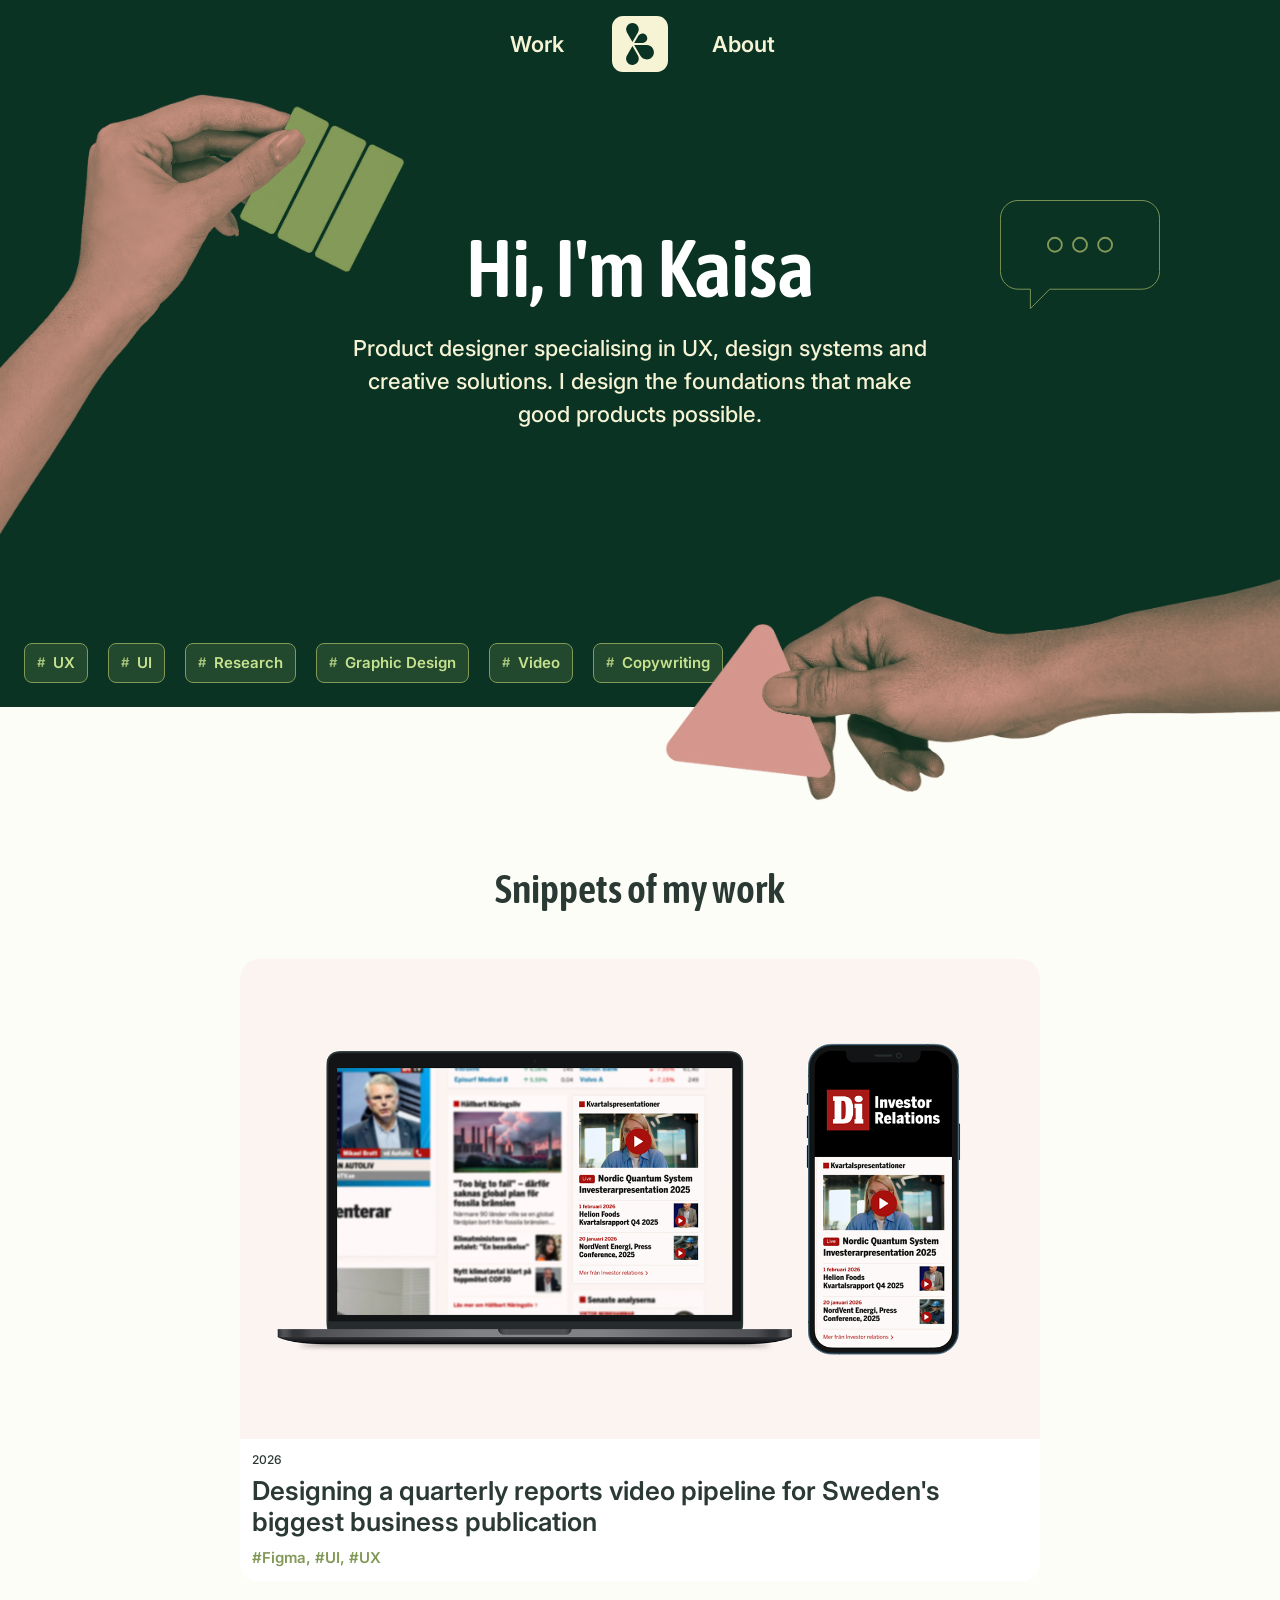
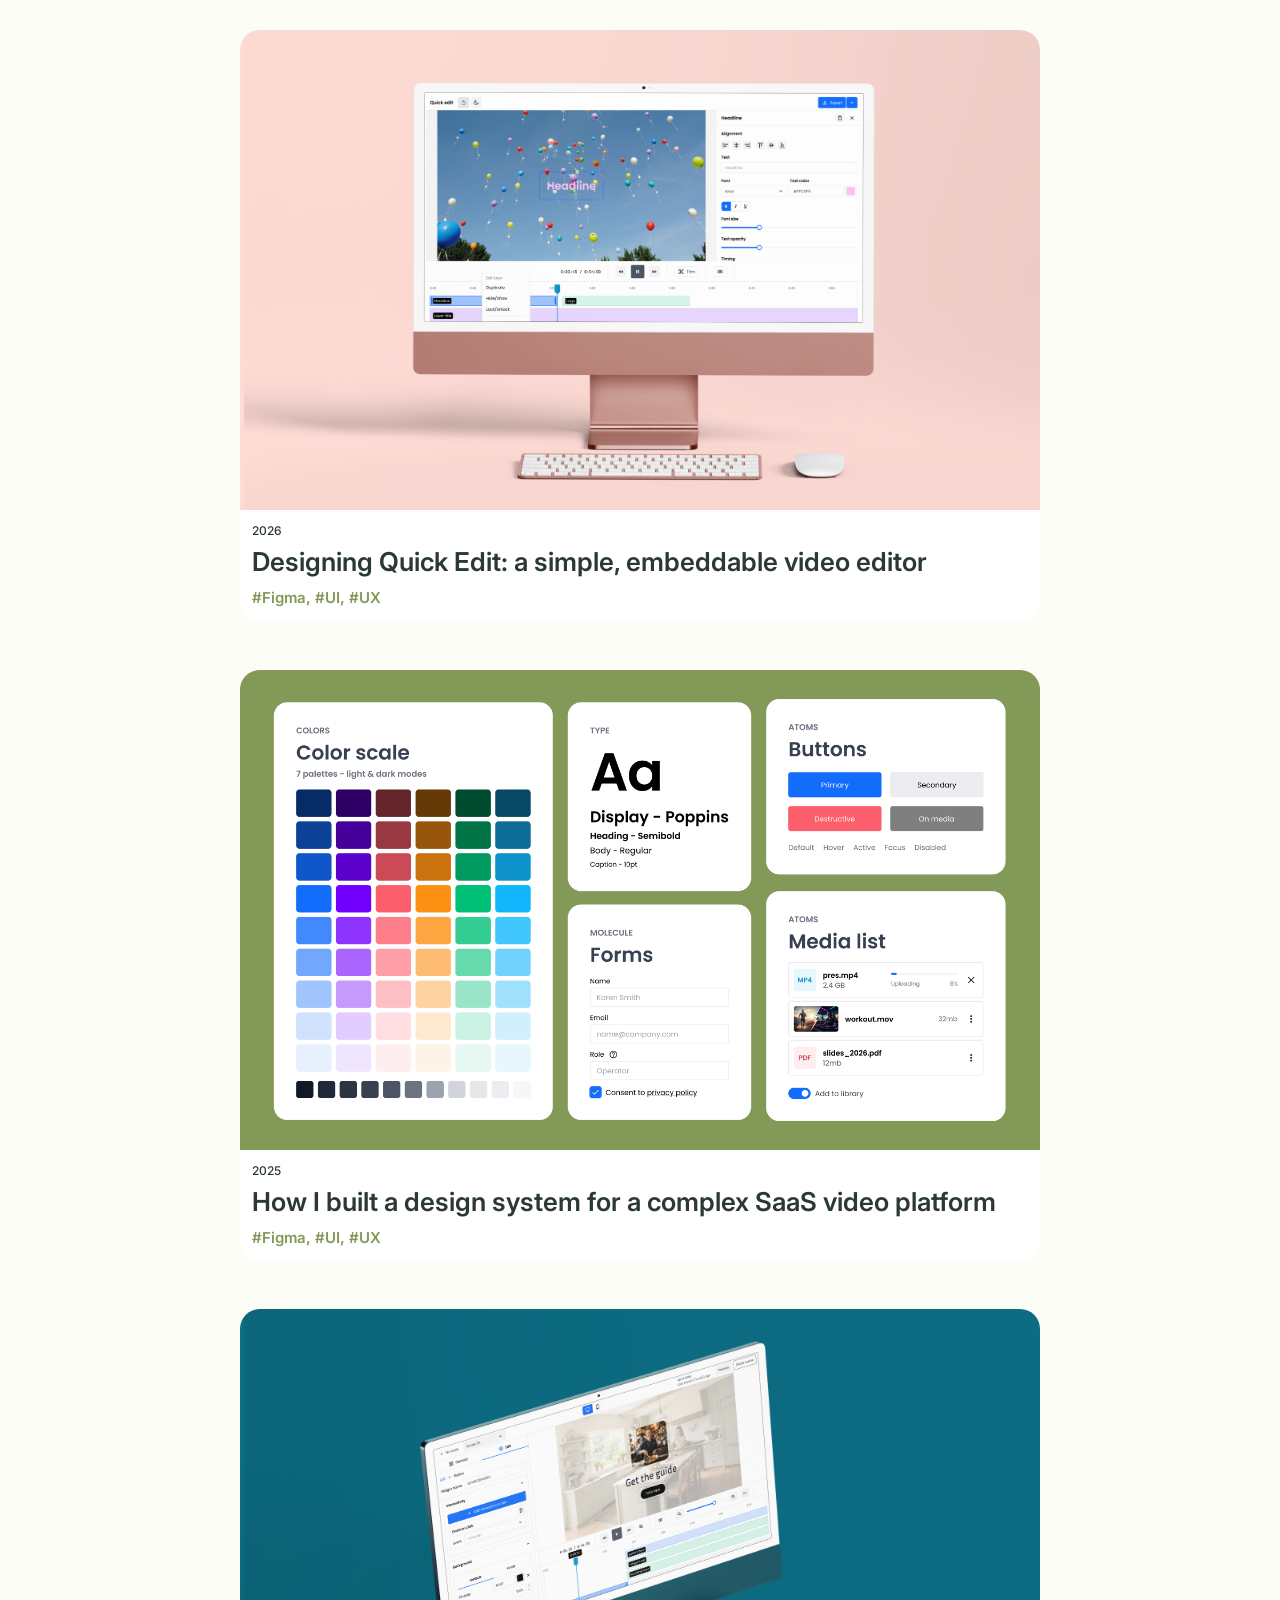
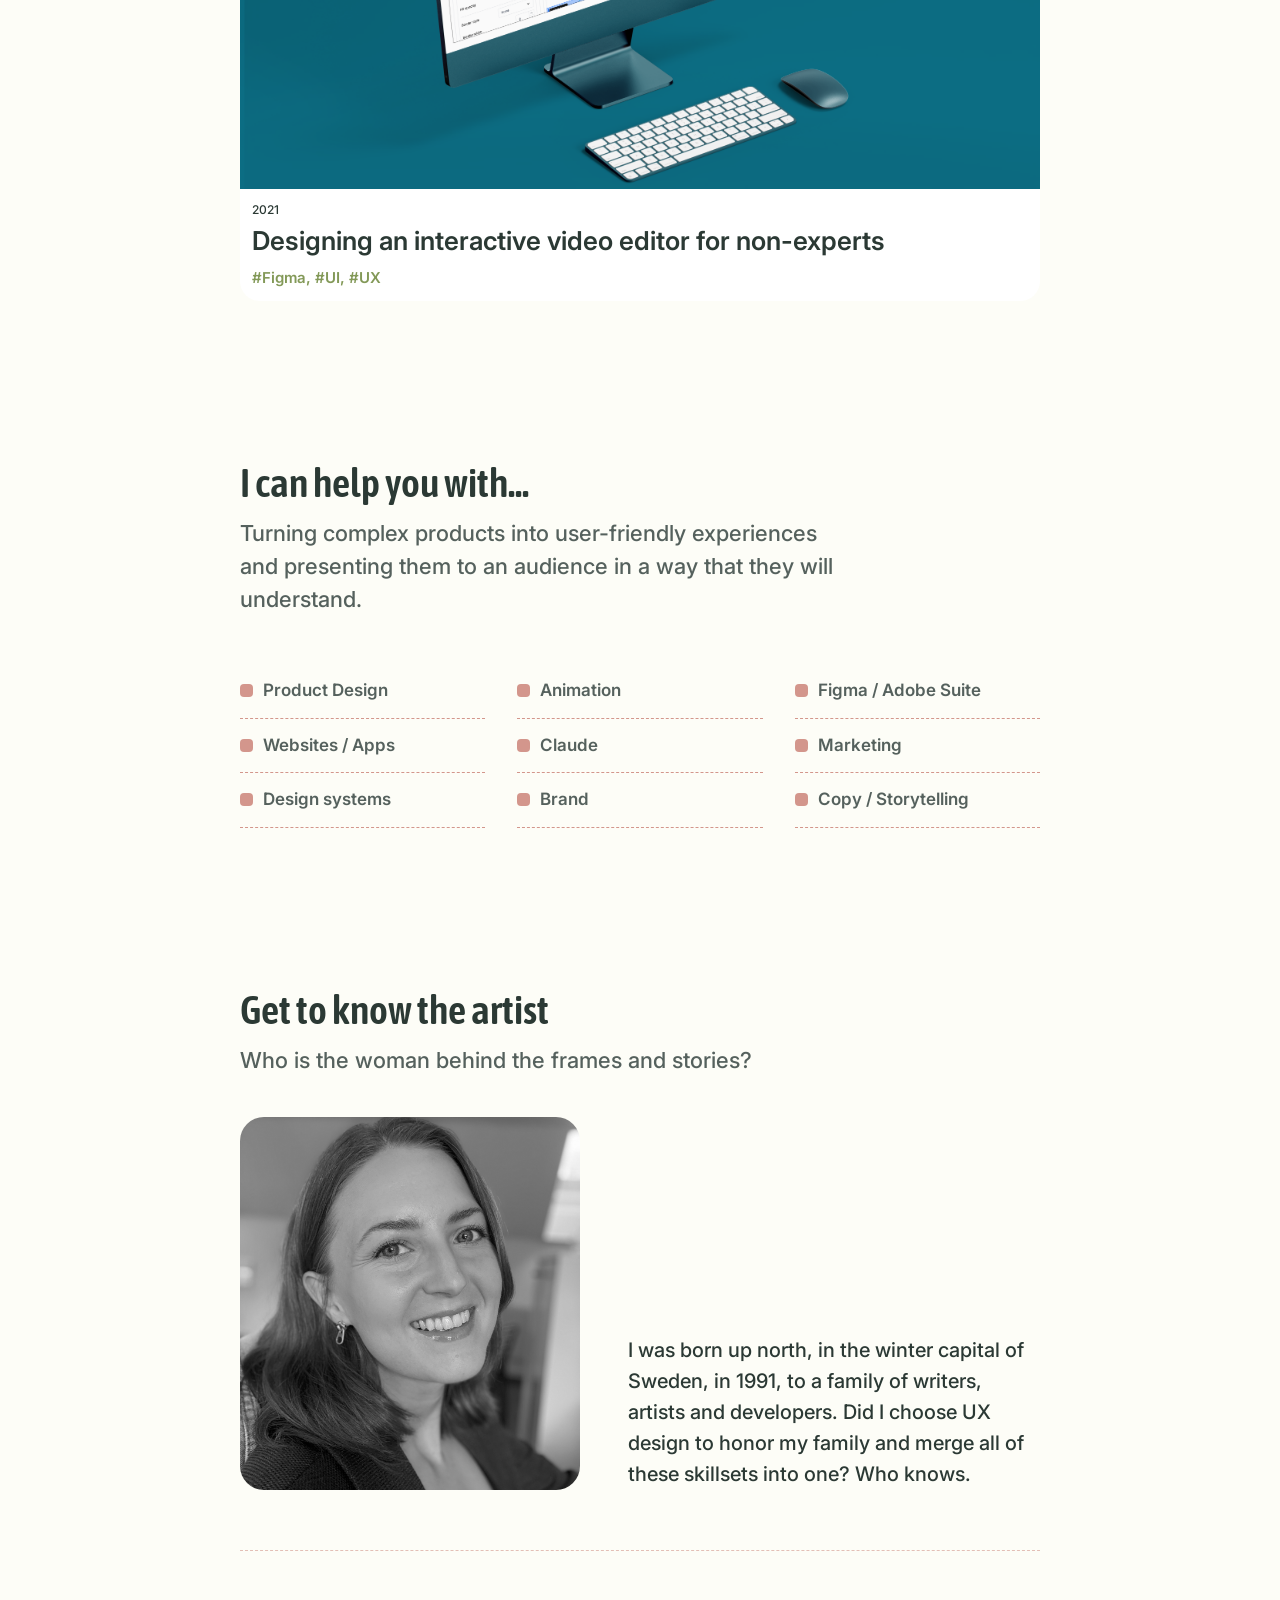
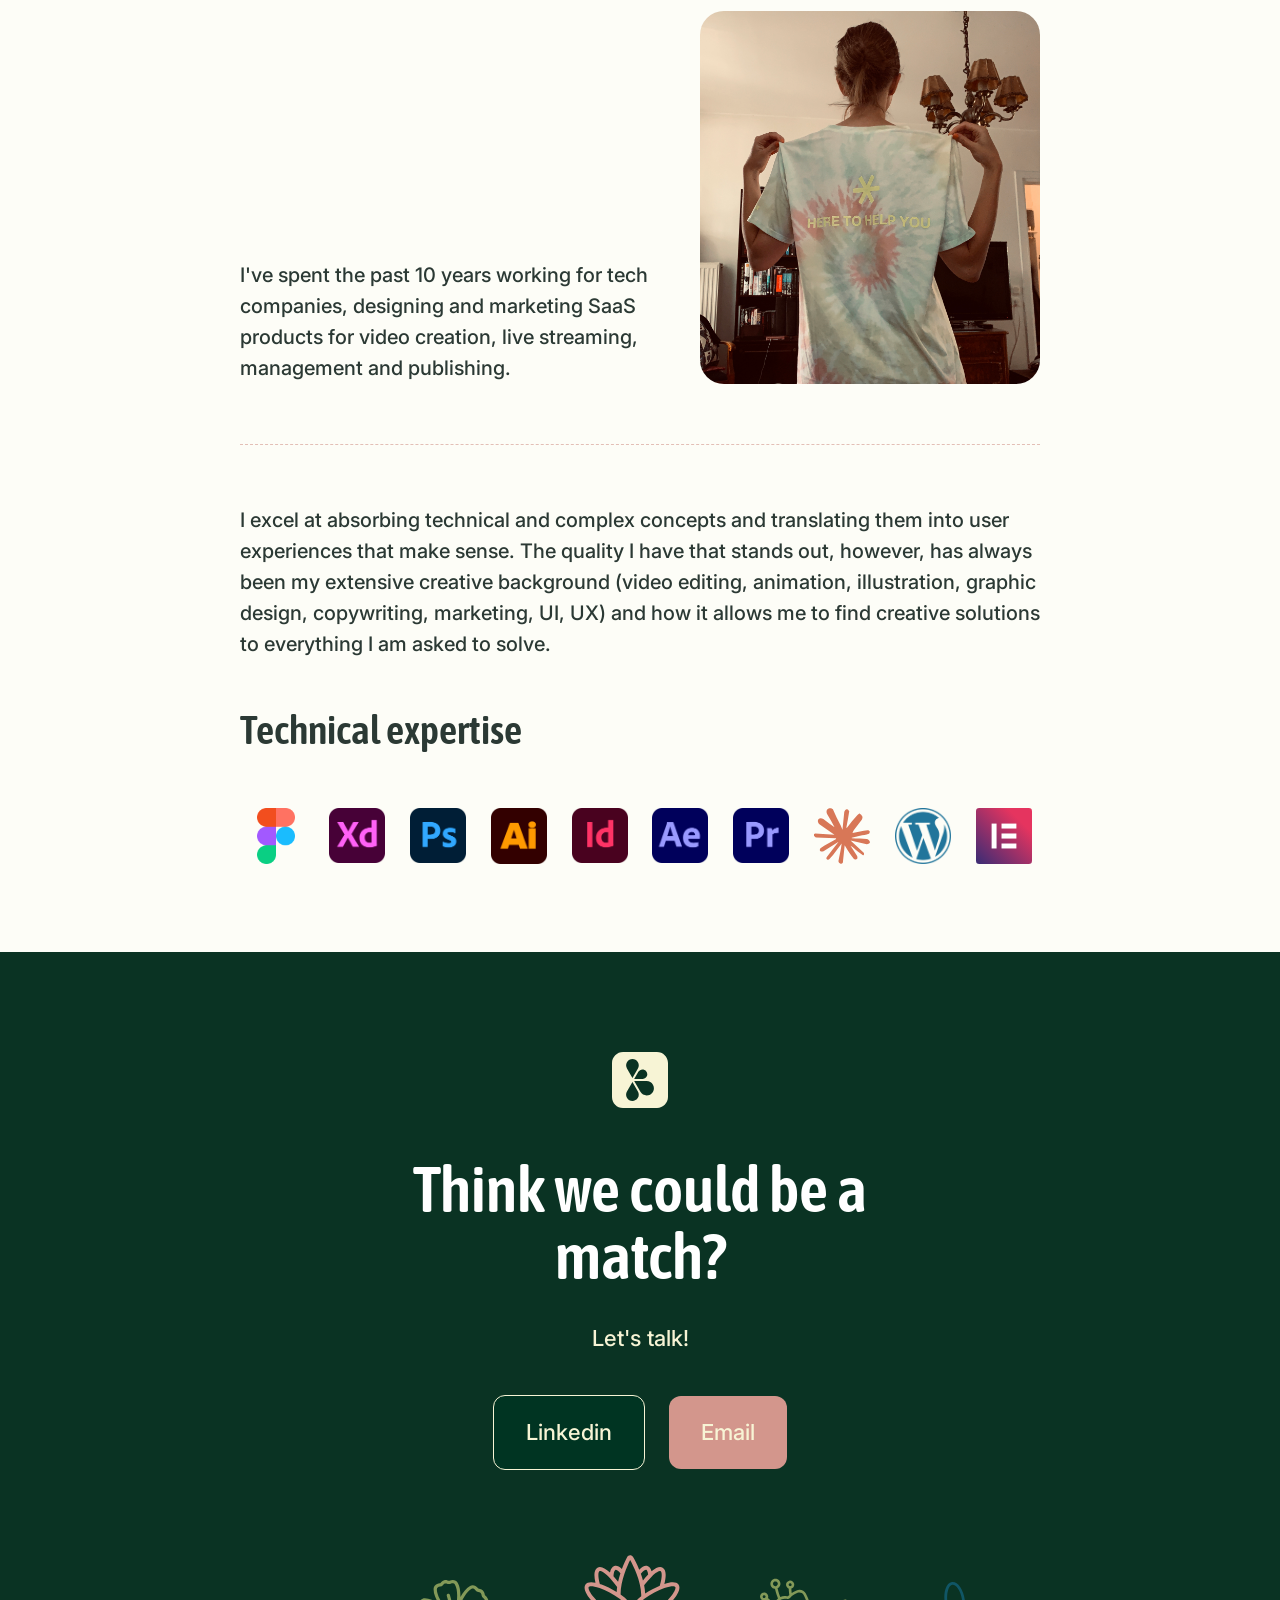
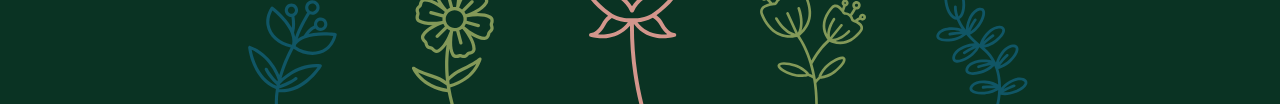
==== index.html @ dc047d0f "Added favicon" ====
<!DOCTYPE html>
<html lang="en">
<head>
  <meta charset="UTF-8">
  <meta name="viewport" content="width=device-width, initial-scale=1.0">
  <title>Kaisa — UX Designer</title>
  <link rel="preconnect" href="https://fonts.googleapis.com">
  <link rel="preconnect" href="https://fonts.gstatic.com" crossorigin>
  <link href="https://fonts.googleapis.com/css2?family=Asap+Condensed:wght@600&family=Inter:ital,wght@0,400;0,500;0,600;0,700&display=swap" rel="stylesheet">
  <link rel="icon" type="image/png" href="k_favicon.png">
  <link rel="stylesheet" href="style.css?v=12">
</head>
<body>

  <!-- ========================
       HERO + TAGS (shared dark-green area)
  ========================= -->
  <div class="hero-outer">

    <section class="hero">

      <nav class="main-nav">
        <a class="nav-link" href="#work">Work</a>
        <a class="nav-logo-wrap" href="#" aria-label="Home">
          <img src="Images/index images/Logo.svg" alt="K logo">
        </a>
        <a class="nav-link" href="#about">About</a>
      </nav>

      <img class="talk-bubble" src="Images/index images/Talk bubble.svg" alt="">

      <div class="hero-content">
        <h1>Hi, I'm Kaisa</h1>
        <p>Product designer specialising in UX, design systems and creative solutions. I design the foundations that make good products possible.</p>
      </div>

    </section>

    <!-- ========================
         TAGS BAR
    ========================= -->
    <div class="tags-bar">
      <span class="tag">UX</span>
      <span class="tag">UI</span>
      <span class="tag">Research</span>
      <span class="tag">Graphic Design</span>
      <span class="tag">Video</span>
      <span class="tag">Copywriting</span>
    </div>

    <!-- Hands: last in DOM so they render above hero + tags -->
    <div class="hand-left-wrap">
      <img src="Images/index images/hand_left_cropped.webp" alt="">
    </div>
    <div class="hand-right-wrap">
      <img src="Images/index images/hand_right_cropped.webp" alt="">
    </div>

  </div>

  <!-- ========================
       WORK SECTION
  ========================= -->
  <section id="work" class="section work-section">
    <div class="section-inner">
      <div class="section-header">
        <h2>Snippets of my work</h2>
      </div>

      <div class="work-grid">

        <a class="project-card" href="work/bonnier.html">
          <div class="project-thumb">
            <img src="Images/index images/bonnier_thumbnail.webp" alt="Bonnier quarterly reports project">
          </div>
          <div class="project-info">
            <div class="project-meta">
              <span class="project-date">2026</span>
              <span class="project-title">Designing a quarterly reports video pipeline for Sweden's biggest business publication</span>
            </div>
            <span class="project-tags">#Figma, #UI, #UX</span>
          </div>
        </a>

        <a class="project-card" href="work/quick-edit.html">
          <div class="project-thumb">
            <img src="Images/index images/quick_edit_thumbnail.webp" alt="Quick Edit video editor project">
          </div>
          <div class="project-info">
            <div class="project-meta">
              <span class="project-date">2026</span>
              <span class="project-title">Designing Quick Edit: a simple, embeddable video editor</span>
            </div>
            <span class="project-tags">#Figma, #UI, #UX</span>
          </div>
        </a>

        <a class="project-card" href="work/qbrick-design-system.html">
          <div class="project-thumb">
            <img src="Images/index images/design-library_thumbnail.webp" alt="Qbrick design system project">
          </div>
          <div class="project-info">
            <div class="project-meta">
              <span class="project-date">2025</span>
              <span class="project-title">How I built a design system for a complex SaaS video platform</span>
            </div>
            <span class="project-tags">#Figma, #UI, #UX</span>
          </div>
        </a>

        <a class="project-card" href="work/interactive-editor.html">
          <div class="project-thumb">
            <img src="Images/Interact images/interact_thumb.webp" alt="Interactive video editor project">
          </div>
          <div class="project-info">
            <div class="project-meta">
              <span class="project-date">2021</span>
              <span class="project-title">Designing an interactive video editor for non-experts</span>
            </div>
            <span class="project-tags">#Figma, #UI, #UX</span>
          </div>
        </a>

      </div>
    </div>
  </section>

  <!-- ========================
       SKILLS SECTION
  ========================= -->
  <section class="section skills-section">
    <div class="section-inner">
      <div class="section-header">
        <h2>I can help you with...</h2>
        <p>Turning complex products into user-friendly experiences and presenting them to an audience in a way that they will understand.</p>
      </div>

      <div class="skills-grid">
        <div class="skills-col">
          <div class="skill-item">
            <span class="skill-dot"></span>
            <span>Product Design</span>
          </div>
          <div class="skill-item">
            <span class="skill-dot"></span>
            <span>Websites / Apps</span>
          </div>
          <div class="skill-item">
            <span class="skill-dot"></span>
            <span>Design systems</span>
          </div>
        </div>
        <div class="skills-col">
          <div class="skill-item">
            <span class="skill-dot"></span>
            <span>Animation</span>
          </div>
          <div class="skill-item">
            <span class="skill-dot"></span>
            <span>Claude</span>
          </div>
          <div class="skill-item">
            <span class="skill-dot"></span>
            <span>Brand</span>
          </div>
        </div>
        <div class="skills-col">
          <div class="skill-item">
            <span class="skill-dot"></span>
            <span>Figma / Adobe Suite</span>
          </div>
          <div class="skill-item">
            <span class="skill-dot"></span>
            <span>Marketing</span>
          </div>
          <div class="skill-item">
            <span class="skill-dot"></span>
            <span>Copy / Storytelling</span>
          </div>
        </div>
      </div>
    </div>
  </section>

  <!-- ========================
       ABOUT SECTION
  ========================= -->
  <section id="about" class="section about-section">
    <div class="section-inner">
      <div class="section-header">
        <h2>Get to know the artist</h2>
        <p>Who is the woman behind the frames and stories?</p>
      </div>

      <div class="about-row">
        <div class="personal-image">
          <img src="Images/index images/kaisa_2025.jpg" alt="Kaisa">
        </div>
        <p class="about-text">I was born up north, in the winter capital of Sweden, in 1991, to a family of writers, artists and developers. Did I choose UX design to honor my family and merge all of these skillsets into one? Who knows.</p>
      </div>

      <hr class="about-divider">

      <div class="about-row reverse">
        <div class="personal-image">
          <img src="Images/index images/Profile_image_2.jpg" alt="Kaisa">
        </div>
        <p class="about-text">I've spent the past 10 years working for tech companies, designing and marketing SaaS products for video creation, live streaming, management and publishing.</p>
      </div>

      <hr class="about-divider">

      <div class="tech-section">
        <p class="tech-body">I excel at absorbing technical and complex concepts and translating them into user experiences that make sense. The quality I have that stands out, however, has always been my extensive creative background (video editing, animation, illustration, graphic design, copywriting, marketing, UI, UX) and how it allows me to find creative solutions to everything I am asked to solve.</p>
        <h3 class="tech-heading">Technical expertise</h3>
        <div class="software-grid">
          <div class="software-item"><img src="Images/index images/Software logos/Figma-logo.svg.webp" alt="Figma"></div>
          <div class="software-item"><img src="Images/index images/Software logos/Adobe_XD_CC_icon.svg.webp" alt="Adobe XD"></div>
          <div class="software-item"><img src="Images/index images/Software logos/Adobe_Photoshop_CC_icon.svg.webp" alt="Adobe Photoshop"></div>
          <div class="software-item"><img src="Images/index images/Software logos/Adobe_Illustrator_CC_icon.svg.webp" alt="Adobe Illustrator"></div>
          <div class="software-item"><img src="Images/index images/Software logos/Adobe_InDesign_CC_icon.svg.webp" alt="Adobe InDesign"></div>
          <div class="software-item"><img src="Images/index images/Software logos/Adobe_After_Effects_CC_icon.svg.webp" alt="Adobe After Effects"></div>
          <div class="software-item"><img src="Images/index images/Software logos/Adobe_Premiere_Pro_CC_icon.svg.webp" alt="Adobe Premiere Pro"></div>
          <div class="software-item"><img src="Images/index images/Software logos/claude.svg" alt="Claude"></div>
          <div class="software-item"><img src="Images/index images/Software logos/WordPress_blue_logo.svg.webp" alt="WordPress"></div>
          <div class="software-item"><img src="Images/index images/Software logos/elementor.svg" alt="Elementor"></div>
        </div>
      </div>

    </div>
  </section>

  <!-- ========================
       CONTACT FOOTER
  ========================= -->
  <footer class="contact-footer">

    <div class="footer-logo">
      <img src="Images/index images/Logo.svg" alt="K logo">
    </div>

    <h2>Think we could be a match?</h2>
    <p class="subtitle">Let's talk!</p>

    <div class="contact-buttons">
      <a class="btn btn-outline" href="https://www.linkedin.com/in/kaisa-berg-4aa9aa39" target="_blank" rel="noopener">Linkedin</a>
      <a class="btn" href="mailto:berg.kaisa@gmail.com">Email</a>
    </div>

    <div class="footer-flowers">
      <img src="Images/index images/Flowers.svg" alt="">
    </div>

  </footer>

</body>
</html>
---- style.css ----
/* ============================================================
   BASE
   ============================================================ */

*, *::before, *::after {
  box-sizing: border-box;
  margin: 0;
  padding: 0;
}

:root {
  --bg:            #fdfdf7;
  --dark-green:    #0a3323;
  --heading:       #2b3934;
  --body:          #55615d;
  --cream:         #f7f4d5;
  --salmon:        #d3968c;
  --tag-bg:        rgba(131, 153, 88, 0.2);
  --tag-border:    #839958;
  --tag-text:      #c6e28f;
  --white:         #ffffff;
  --content-width: 800px;
}

html {
  scroll-behavior: smooth;
}

body {
  background-color: var(--bg);
  font-family: 'Inter', sans-serif;
  color: var(--body);
  font-size: 16px;
  line-height: 1.5;
}

img {
  display: block;
  max-width: 100%;
}

a {
  text-decoration: none;
  color: inherit;
}

/* ============================================================
   NAVIGATION
   ============================================================ */

.main-nav {
  position: absolute;
  top: 0;
  left: 0;
  right: 0;
  z-index: 20;
  display: flex;
  align-items: center;
  justify-content: center;
  padding: 16px 24px;
}

.nav-link {
  width: 150px;
  display: flex;
  align-items: center;
  justify-content: center;
  padding: 10px;
  color: var(--cream);
  font-family: 'Inter', sans-serif;
  font-weight: 600;
  font-size: 22px;
  text-align: center;
  transition: opacity 0.2s;
}

.nav-link:hover {
  opacity: 0.75;
}

.nav-logo-wrap {
  display: flex;
  align-items: center;
  justify-content: center;
  width: 56px;
  height: 56px;
  transform: scaleY(-1);
}

.nav-logo-wrap img {
  width: 56px;
  height: 56px;
}

/* ============================================================
   HERO
   ============================================================ */

/* Hero outer: positions hands above both hero + tags */
.hero-outer {
  position: relative;
  overflow-x: clip;   /* clips left-hand horizontal overflow without coercing overflow-y to auto */
}

.hero {
  background-color: var(--dark-green);
  min-height: 48.33vw;  /* 696/1440 — scales with viewport so hand positions stay in sync */
  position: relative;
  display: flex;
  flex-direction: column;
  align-items: center;
  justify-content: center;
}

@keyframes hand-left-in {
  from { opacity: 0; transform: translateX(-60px); }
  to   { opacity: 1; transform: translateX(0); }
}

@keyframes hand-right-in {
  from { opacity: 0; transform: translateX(60px); }
  to   { opacity: 1; transform: translateX(0); }
}

.hand-left-wrap {
  position: absolute;
  left: 0;
  top: 6.53vw;    /* 94/1440 */
  width: 32.4%;   /* 466/1440 */
  pointer-events: none;
  user-select: none;
  z-index: 5;
  animation: hand-left-in 0.9s cubic-bezier(0.22, 1, 0.36, 1) both;
}

.hand-left-wrap img {
  display: block;
  width: 100%;
  height: auto;
}

.hand-right-wrap {
  position: absolute;
  right: 0;
  top: 43.96vw;   /* 633/1440 — Figma's 721px minus 88px nav that our layout absorbs into hero */
  width: 48.8%;   /* 703/1440 */
  pointer-events: none;
  user-select: none;
  z-index: 5;
  animation: hand-right-in 0.9s cubic-bezier(0.22, 1, 0.36, 1) 0.15s both;
}

.hand-right-wrap img {
  display: block;
  width: 100%;
  height: auto;
}

.hero-content {
  position: relative;
  z-index: 5;
  text-align: center;
  max-width: 640px;
  padding: 120px 24px 80px;
}

.talk-bubble {
  position: absolute;
  top: 200px;
  right: calc(50% - 520px);
  width: 160px;
  pointer-events: none;
  user-select: none;
  z-index: 6;
}

.hero-content h1 {
  font-family: 'Asap Condensed', sans-serif;
  font-weight: 600;
  font-size: 80px;
  color: var(--white);
  line-height: 1;
  margin-bottom: 24px;
}

.hero-content p {
  font-family: 'Inter', sans-serif;
  font-weight: 500;
  font-size: 22px;
  color: var(--cream);
  max-width: 580px;
  margin: 0 auto;
  line-height: 1.5;
}

/* ============================================================
   TAGS BAR
   ============================================================ */

.tags-bar {
  background-color: var(--dark-green);
  display: flex;
  align-items: center;
  gap: 20px;
  padding: 24px;
  flex-wrap: wrap;
}

.tag {
  display: flex;
  align-items: center;
  gap: 8px;
  background: var(--tag-bg);
  border: 1px solid var(--tag-border);
  border-radius: 8px;
  padding: 8px 12px;
  font-family: 'Inter', sans-serif;
  font-weight: 600;
  font-size: 15px;
  color: var(--tag-text);
  white-space: nowrap;
}

.tag::before {
  content: '#';
  font-size: 13px;
  color: var(--tag-text);
  opacity: 0.8;
}

/* ============================================================
   SHARED SECTION LAYOUT
   ============================================================ */

.section {
  padding: 80px 24px;
}

.section-inner {
  max-width: var(--content-width);
  margin: 0 auto;
}

.section-header {
  margin-bottom: 48px;
}

.section-header h2 {
  font-family: 'Asap Condensed', sans-serif;
  font-weight: 600;
  font-size: 40px;
  color: var(--heading);
  line-height: 1.1;
}

.section-header p {
  font-family: 'Inter', sans-serif;
  font-weight: 500;
  font-size: 22px;
  color: var(--body);
  margin-top: 12px;
  max-width: 600px;
}

/* ============================================================
   WORK SECTION
   ============================================================ */

.work-section {
  padding: 160px 24px 80px;
  text-align: center;
}

.work-section .section-header {
  margin-bottom: 48px;
}

.work-section .section-header h2 {
  text-align: center;
}

.work-grid {
  display: flex;
  flex-direction: column;
  gap: 48px;
}

.project-card {
  display: block;
  border-radius: 20px;
  overflow: hidden;
  background: var(--white);
  transition: transform 0.2s, box-shadow 0.2s;
}

.project-card:hover {
  transform: translateY(-4px);
  box-shadow: 0 12px 40px rgba(10, 51, 35, 0.12);
}

.project-thumb {
  width: 100%;
  height: 480px;
  background-color: #d9d9d9;
  overflow: hidden;
}

.project-thumb img {
  width: 100%;
  height: 100%;
  object-fit: cover;
}

.project-info {
  padding: 12px;
  text-align: left;
  display: flex;
  flex-direction: column;
  gap: 10px;
}

.project-meta {
  display: flex;
  flex-direction: column;
  gap: 6px;
}

.project-date {
  font-family: 'Inter', sans-serif;
  font-weight: 500;
  font-size: 12px;
  color: var(--heading);
}

.project-title {
  font-family: 'Inter', sans-serif;
  font-weight: 600;
  font-size: 26px;
  color: var(--heading);
  line-height: 1.2;
}

.project-tags {
  font-family: 'Inter', sans-serif;
  font-weight: 600;
  font-size: 15px;
  color: var(--tag-border);
}

/* ============================================================
   SKILLS SECTION
   ============================================================ */

.skills-section {
  background-color: var(--bg);
}

.skills-grid {
  display: grid;
  grid-template-columns: repeat(3, 1fr);
  gap: 0 32px;
  margin-top: 40px;
}

.skills-col {
  display: flex;
  flex-direction: column;
  gap: 0;
}

.skill-item {
  display: flex;
  align-items: center;
  gap: 10px;
  padding: 14px 0;
  border-bottom: 1px dashed var(--salmon);
}

.skill-dot {
  width: 13px;
  height: 13px;
  background-color: var(--salmon);
  border-radius: 4px;
  flex-shrink: 0;
}

.skill-item span {
  font-family: 'Inter', sans-serif;
  font-weight: 600;
  font-size: 17px;
  color: var(--body);
  white-space: nowrap;
}

/* ============================================================
   ABOUT SECTION
   ============================================================ */

.about-section .section-header {
  margin-bottom: 40px;
}

.about-row {
  display: flex;
  align-items: flex-end;
  gap: 48px;
  margin-bottom: 0;
}

.about-row + .about-row {
  margin-top: 60px;
}

.about-row.reverse {
  flex-direction: row-reverse;
}

.personal-image {
  width: 340px;
  height: 373px;
  border-radius: 24px;
  flex-shrink: 0;
  background-color: #d9d9d9;
  overflow: hidden;
}

.personal-image img {
  width: 100%;
  height: 100%;
  object-fit: cover;
}

.about-text {
  flex: 1;
  font-family: 'Inter', sans-serif;
  font-weight: 500;
  font-size: 20px;
  color: var(--heading);
  line-height: 1.55;
}

.about-divider {
  border: none;
  border-top: 1px dashed var(--salmon);
  margin: 60px 0;
  opacity: 0.6;
}

.tech-section {
  display: flex;
  flex-direction: column;
  gap: 48px;
}

.tech-body {
  font-family: 'Inter', sans-serif;
  font-weight: 500;
  font-size: 20px;
  color: var(--heading);
  line-height: 1.55;
}

.tech-heading {
  font-family: 'Asap Condensed', sans-serif;
  font-weight: 600;
  font-size: 40px;
  color: var(--heading);
  line-height: 1.1;
}

.software-grid {
  display: flex;
  flex-wrap: wrap;
  gap: 8px;
  justify-content: space-between;
}

.software-item {
  display: inline-flex;
  align-items: center;
  justify-content: center;
  width: 72px;
  height: 72px;
  padding: 8px;
  border-radius: 8px;
  cursor: default;
  transition: background-color 0.2s ease, transform 0.2s ease;
}

.software-item:hover {
  background-color: var(--bg);
  transform: scale(1.18) rotate(-5deg);
}

.software-item img {
  width: 56px;
  height: 56px;
  object-fit: contain;
  display: block;
}

/* ============================================================
   CONTACT FOOTER
   ============================================================ */

.contact-footer {
  background-color: var(--dark-green);
  color: var(--cream);
  text-align: center;
  padding: 100px 24px 0;
  position: relative;
}

.footer-logo {
  display: flex;
  align-items: center;
  justify-content: center;
  margin-bottom: 48px;
}

.footer-logo img {
  width: 56px;
  height: 56px;
  transform: scaleY(-1);
}

.contact-footer h2 {
  font-family: 'Asap Condensed', sans-serif;
  font-weight: 600;
  font-size: 64px;
  color: var(--white);
  line-height: 1.05;
  max-width: 520px;
  margin: 0 auto 32px;
}

.contact-footer .subtitle {
  font-family: 'Inter', sans-serif;
  font-weight: 500;
  font-size: 22px;
  color: var(--cream);
  margin-bottom: 40px;
}

.contact-buttons {
  display: flex;
  align-items: center;
  justify-content: center;
  gap: 24px;
  margin-bottom: 80px;
  flex-wrap: wrap;
}

.btn {
  display: inline-flex;
  align-items: center;
  justify-content: center;
  background-color: var(--salmon);
  color: var(--cream);
  font-family: 'Inter', sans-serif;
  font-weight: 500;
  font-size: 22px;
  padding: 20px 32px;
  border-radius: 12px;
  transition: opacity 0.2s;
  white-space: nowrap;
}

.btn:hover {
  opacity: 0.85;
}

.btn-outline {
  background-color: #003422;
  border: 1px solid var(--cream);
}

.footer-flowers {
  margin-top: 0;
  display: flex;
  align-items: flex-end;
  justify-content: space-between;
  max-width: 820px;
  margin-left: auto;
  margin-right: auto;
}

.footer-flowers img {
  max-width: 100%;
  height: auto;
}

/* ============================================================
   CASE STUDY: NAV
   ============================================================ */

.case-nav {
  background-color: var(--dark-green);
  display: flex;
  align-items: center;
  justify-content: center;
  padding: 16px 24px;
}

.case-nav .nav-link {
  font-size: 22px;
}

/* ============================================================
   CASE STUDY: HERO
   ============================================================ */

.case-hero {
  background-color: var(--dark-green);
  padding: 80px 24px;
}

.case-hero-inner {
  max-width: 1100px;
  margin: 0 auto;
  display: flex;
  flex-direction: column;
  align-items: center;
  gap: 80px;
}

.case-hero-text {
  max-width: 800px;
  text-align: center;
  display: flex;
  flex-direction: column;
  align-items: center;
  gap: 24px;
}

.case-label {
  font-family: 'Inter', sans-serif;
  font-weight: 700;
  font-size: 14px;
  letter-spacing: 0.08em;
  color: var(--salmon);
  text-transform: uppercase;
}

.case-title {
  font-family: 'Asap Condensed', sans-serif;
  font-weight: 600;
  font-size: 52px;
  color: var(--white);
  line-height: 1.1;
}

.case-subtitle {
  font-family: 'Inter', sans-serif;
  font-weight: 500;
  font-size: 22px;
  color: var(--cream);
  max-width: 700px;
  line-height: 1.5;
}

@keyframes hero-img-up {
  from { opacity: 0; transform: translateY(40px); }
  to   { opacity: 1; transform: translateY(0); }
}

.case-hero-img-wrap {
  width: 100%;
  border-radius: 16px;
  overflow: hidden;
  box-shadow: 0 4px 24px rgba(0,0,0,0.25);
  animation: hero-img-up 0.8s cubic-bezier(0.22, 1, 0.36, 1) 0.2s both;
}

.case-hero-img {
  width: 100%;
  height: 640px;
  object-fit: cover;
  display: block;
}

/* ============================================================
   CASE STUDY: METADATA BAR
   ============================================================ */

.meta-bar {
  background-color: var(--cream);
  padding: 40px 24px;
}

.meta-bar-inner {
  max-width: 1100px;
  margin: 0 auto;
  display: flex;
  gap: 16px;
  flex-wrap: wrap;
}

.meta-block {
  flex: 1;
  min-width: 160px;
  display: flex;
  flex-direction: column;
  gap: 12px;
}

.meta-label {
  font-family: 'Inter', sans-serif;
  font-weight: 700;
  font-size: 14px;
  letter-spacing: 0.08em;
  color: var(--salmon);
  text-transform: uppercase;
}

.meta-value {
  font-family: 'Inter', sans-serif;
  font-weight: 600;
  font-size: 18px;
  color: var(--heading);
  line-height: 1.4;
}

/* ============================================================
   CASE STUDY: TAB NAV
   ============================================================ */

.tab-nav {
  border-top: 1px dashed var(--salmon);
  border-bottom: 1px dashed var(--salmon);
  padding: 40px 24px;
}

.tab-group {
  max-width: 800px;
  margin: 0 auto;
  display: flex;
  gap: 8px;
  justify-content: center;
  flex-wrap: wrap;
}

.tab-group a {
  font-family: 'Inter', sans-serif;
  font-weight: 500;
  font-size: 15px;
  color: #1a1a1a;
  text-align: center;
  flex: 1;
  min-width: max-content;
  padding: 2px 4px;
  text-decoration: none;
}
.tab-group a:hover {
  text-decoration: underline;
  text-underline-offset: 3px;
}

/* ============================================================
   CASE STUDY: MAIN CONTENT
   ============================================================ */

.case-main {
  padding-bottom: 0;
}

.case-section {
  max-width: 800px;
  margin: 0 auto;
  padding: 80px 24px 40px;
}

.section-divider {
  border: none;
  border-top: 1px dashed var(--salmon);
  margin-bottom: 40px;
}

.case-h2 {
  font-family: 'Asap Condensed', sans-serif;
  font-weight: 600;
  font-size: 38px;
  color: var(--dark-green);
  line-height: 1.1;
  margin-bottom: 24px;
}

.case-body {
  font-family: 'Inter', sans-serif;
  font-weight: 500;
  font-size: 19px;
  color: var(--body);
  line-height: 1.65;
}

.case-body p + p {
  margin-top: 1.4em;
}

.case-body strong {
  font-weight: 700;
  color: var(--body);
}

/* ============================================================
   CASE STUDY: AT A GLANCE / CALLOUT BOX
   ============================================================ */

.callout-box {
  background-color: var(--cream);
  border-left: 4px solid var(--salmon);
  border-radius: 8px;
  padding: 16px;
  display: flex;
  flex-direction: column;
  gap: 16px;
}

.callout-label {
  font-family: 'Inter', sans-serif;
  font-weight: 700;
  font-size: 13px;
  letter-spacing: 0.08em;
  color: var(--salmon);
  text-transform: uppercase;
}

.callout-text {
  font-family: 'Inter', sans-serif;
  font-weight: 600;
  font-size: 18px;
  color: var(--heading);
  line-height: 1.55;
}

.callout-text p + p {
  margin-top: 1em;
}

/* ============================================================
   CASE STUDY: BULLET LIST
   ============================================================ */

.bullet-list {
  list-style: none;
  display: flex;
  flex-direction: column;
  gap: 12px;
}

.bullet-list li {
  display: flex;
  align-items: flex-start;
  gap: 16px;
}

.bullet-list li::before {
  content: '';
  width: 13px;
  height: 13px;
  min-width: 13px;
  background-color: var(--salmon);
  border-radius: 4px;
  margin-top: 4px;
}

.bullet-list li span {
  font-family: 'Inter', sans-serif;
  font-weight: 600;
  font-size: 17px;
  color: var(--heading);
  line-height: 1.4;
}

/* ============================================================
   CASE STUDY: DECISION BLOCKS
   ============================================================ */

.decisions-intro {
  margin-bottom: 56px;
}

.decision-blocks {
  display: flex;
  flex-direction: column;
  gap: 56px;
}

.decision-block {
  background: var(--white);
  border: 1px solid var(--salmon);
  border-radius: 16px;
  padding: 24px;
  box-shadow: 0 4px 6px rgba(0,0,0,0.06);
  display: flex;
  flex-direction: column;
  gap: 24px;
}

.decision-num {
  font-family: 'Inter', sans-serif;
  font-weight: 700;
  font-size: 13px;
  letter-spacing: 0.08em;
  color: var(--salmon);
  text-transform: uppercase;
}

.decision-title {
  font-family: 'Asap Condensed', sans-serif;
  font-weight: 600;
  font-size: 30px;
  color: var(--dark-green);
  line-height: 1.1;
  margin-top: -8px;
}

.decision-q-label,
.decision-a-label {
  font-family: 'Inter', sans-serif;
  font-weight: 700;
  font-size: 13px;
  letter-spacing: 0.08em;
  color: var(--salmon);
  text-transform: uppercase;
  margin-bottom: 8px;
}

.decision-text {
  font-family: 'Inter', sans-serif;
  font-weight: 400;
  font-size: 15px;
  color: var(--body);
  line-height: 1.65;
}

.decision-text p + p {
  margin-top: 1em;
}

.decision-text strong {
  font-weight: 700;
}

.decision-img-wrap {
  display: flex;
  flex-direction: column;
  gap: 8px;
}

.decision-img {
  width: 100%;
  height: 520px;
  object-fit: cover;
  border-radius: 16px;
  box-shadow: 0 2px 4px rgba(0,0,0,0.12), 0 1px 2px rgba(0,0,0,0.08);
  display: block;
}

.case-caption {
  font-family: 'Inter', sans-serif;
  font-weight: 400;
  font-size: 15px;
  color: var(--body);
  line-height: 1.4;
}

/* ============================================================
   CASE STUDY: CONTEXT / SOLUTION IMAGES
   ============================================================ */

.case-image-block {
  margin-top: 48px;
  display: flex;
  flex-direction: column;
  gap: 8px;
}

.case-img {
  width: 100%;
  border-radius: 16px;
  display: block;
  box-shadow: 0 2px 4px rgba(0,0,0,0.12), 0 1px 2px rgba(0,0,0,0.08);
}

.solution-imgs {
  display: flex;
  flex-direction: column;
  gap: 120px;
  margin-top: 48px;
  width: min(1100px, calc(100vw - 48px));
  /* center the wider block within the content column */
  margin-inline: calc(50% - min(1100px, calc(100vw - 48px)) / 2);
}

.solution-figure {
  display: flex;
  flex-direction: column;
  gap: 16px;
  width: 100%;
}

.solution-img {
  width: 100%;
  border-radius: 8px;
  display: block;
  box-shadow: 0 4px 2px rgba(0,0,0,0.08);
  object-fit: contain;
}

/* ============================================================
   CASE STUDY: FOOTER (next case CTA)
   ============================================================ */

.case-footer {
  background-color: var(--dark-green);
  padding: 120px 24px;
  text-align: center;
  margin-top: 80px;
}

.case-footer-inner {
  max-width: 800px;
  margin: 0 auto;
  display: flex;
  flex-direction: column;
  align-items: center;
  gap: 40px;
}

.case-footer-label {
  font-family: 'Inter', sans-serif;
  font-weight: 700;
  font-size: 14px;
  letter-spacing: 0.08em;
  color: var(--salmon);
  text-transform: uppercase;
}

.case-footer-title {
  font-family: 'Asap Condensed', sans-serif;
  font-weight: 600;
  font-size: 52px;
  color: var(--white);
  line-height: 1.05;
  max-width: 700px;
}

.case-footer-buttons {
  display: flex;
  gap: 24px;
  justify-content: center;
  flex-wrap: wrap;
}

/* ============================================================
   UTILITIES
   ============================================================ */

.placeholder-img {
  background-color: #d9d9d9;
  border-radius: 8px;
}

/* ============================================================
   RESPONSIVE — TABLET (≤ 900px)
   ============================================================ */

@media (max-width: 900px) {
  .case-hero-img {
    height: 400px;
  }

  .meta-block {
    min-width: calc(50% - 8px);
    flex: none;
  }
}

/* ============================================================
   RESPONSIVE — MOBILE (≤ 700px)
   ============================================================ */

@media (max-width: 700px) {

  /* --- HERO (index) --- */

  /* Hero height on mobile */
  .hero {
    min-height: 560px;
  }

  /* Hide talk bubble only */
  .talk-bubble {
    display: none;
  }

  /* Left hand: smaller, anchored top-left — sits above the text */
  .hand-left-wrap {
    width: 54%;
    left: -6%;
    top: 52px;
    animation: none;
  }

  /* Right hand: smaller, anchored bottom-right — sits below the text */
  .hand-right-wrap {
    width: 60%;
    right: -6%;
    top: auto;
    bottom: 56px; /* above the tags bar */
    animation: none;
  }

  /* Push hero text into the space between the two hands */
  .hero-content {
    padding: 190px 20px 120px;
    max-width: 100%;
  }

  .hero-content h1 {
    font-size: 52px;
  }

  .hero-content p {
    font-size: 18px;
  }

  /* Tags bar: horizontal scroll instead of wrapping */
  .tags-bar {
    overflow-x: auto;
    -webkit-overflow-scrolling: touch;
    flex-wrap: nowrap;
    padding: 14px 20px;
    gap: 10px;
    scrollbar-width: none;
  }
  .tags-bar::-webkit-scrollbar { display: none; }

  /* --- NAV (index) --- */

  .main-nav {
    padding: 14px 16px;
  }

  .nav-link {
    font-size: 16px;
    width: 70px;
    padding: 6px;
  }

  .nav-logo-wrap,
  .nav-logo-wrap img {
    width: 44px;
    height: 44px;
  }

  /* --- SHARED SECTIONS --- */

  .section {
    padding: 48px 20px;
  }

  .section-header h2 {
    font-size: 30px;
  }

  .section-header p {
    font-size: 17px;
    margin-top: 10px;
  }

  .section-header {
    margin-bottom: 36px;
  }

  /* --- WORK SECTION --- */

  .work-section {
    padding: 72px 20px 48px;
  }

  .project-thumb {
    height: 220px;
  }

  .project-title {
    font-size: 20px;
  }

  /* --- SKILLS SECTION --- */

  .skills-grid {
    grid-template-columns: 1fr 1fr;
    gap: 0 24px;
    margin-top: 24px;
  }

  /* Drop the third column's items into the second column on small screens */
  .skills-col:last-child {
    display: none;
  }

  /* --- ABOUT SECTION --- */

  .about-row {
    flex-direction: column;
    align-items: stretch;
    gap: 24px;
  }

  .about-row.reverse {
    flex-direction: column;
  }

  .personal-image {
    width: 100%;
    height: 280px;
  }

  .about-text {
    font-size: 17px;
  }

  .about-divider {
    margin: 40px 0;
  }

  .tech-body {
    font-size: 17px;
  }

  .tech-heading {
    font-size: 30px;
  }

  .software-grid {
    justify-content: flex-start;
    gap: 6px;
  }

  /* --- CONTACT FOOTER (index) --- */

  .contact-footer {
    padding: 60px 20px 0;
  }

  .contact-footer h2 {
    font-size: 44px;
  }

  .contact-footer .subtitle {
    font-size: 18px;
  }

  .contact-buttons {
    flex-direction: column;
    align-items: center;
    gap: 12px;
    margin-bottom: 48px;
  }

  .btn {
    font-size: 18px;
    padding: 16px 28px;
    width: 100%;
    max-width: 280px;
    justify-content: center;
  }

  /* --- CASE STUDY NAV --- */

  .case-nav {
    padding: 14px 16px;
  }

  .case-nav .nav-link {
    font-size: 16px;
    width: 70px;
    padding: 6px;
  }

  /* --- CASE HERO --- */

  .case-hero {
    padding: 48px 20px 56px;
  }

  .case-hero-inner {
    gap: 40px;
  }

  .case-title {
    font-size: 34px;
  }

  .case-subtitle {
    font-size: 17px;
  }

  .case-hero-img {
    height: 220px;
  }

  /* --- META BAR --- */

  .meta-bar {
    padding: 28px 20px;
  }

  .meta-bar-inner {
    gap: 20px 16px;
  }

  .meta-block {
    min-width: calc(50% - 8px);
    flex: none;
    width: calc(50% - 8px);
  }

  .meta-value {
    font-size: 15px;
  }

  /* --- TAB NAV --- */

  .tab-nav {
    padding: 16px 20px;
    overflow-x: auto;
    -webkit-overflow-scrolling: touch;
  }

  .tab-group {
    flex-wrap: nowrap;
    justify-content: flex-start;
    gap: 20px;
    scrollbar-width: none;
  }
  .tab-group::-webkit-scrollbar { display: none; }

  .tab-group a {
    white-space: nowrap;
    flex: none;
    font-size: 14px;
  }

  /* --- CASE SECTIONS --- */

  .case-section {
    padding: 48px 20px;
  }

  .section-divider {
    margin-bottom: 24px;
  }

  .case-h2 {
    font-size: 28px;
  }

  .case-body {
    font-size: 16px;
  }

  .callout-text {
    font-size: 16px;
  }

  .bullet-list li span {
    font-size: 15px;
  }

  .decision-title {
    font-size: 24px;
  }

  .decision-img {
    height: 200px;
  }

  /* --- CASE FOOTER --- */

  .case-footer {
    padding: 60px 20px;
    margin-top: 40px;
  }

  .case-footer-title {
    font-size: 32px;
  }

  .case-footer-buttons {
    flex-direction: column;
    align-items: center;
    width: 100%;
  }

  .case-footer-buttons .btn {
    width: 100%;
    max-width: 320px;
  }
}

/* ============================================================
   RESPONSIVE — SMALL PHONES (≤ 420px)
   ============================================================ */

@media (max-width: 420px) {
  .hero-content h1 {
    font-size: 44px;
  }

  .contact-footer h2 {
    font-size: 38px;
  }

  .case-title {
    font-size: 30px;
  }
}
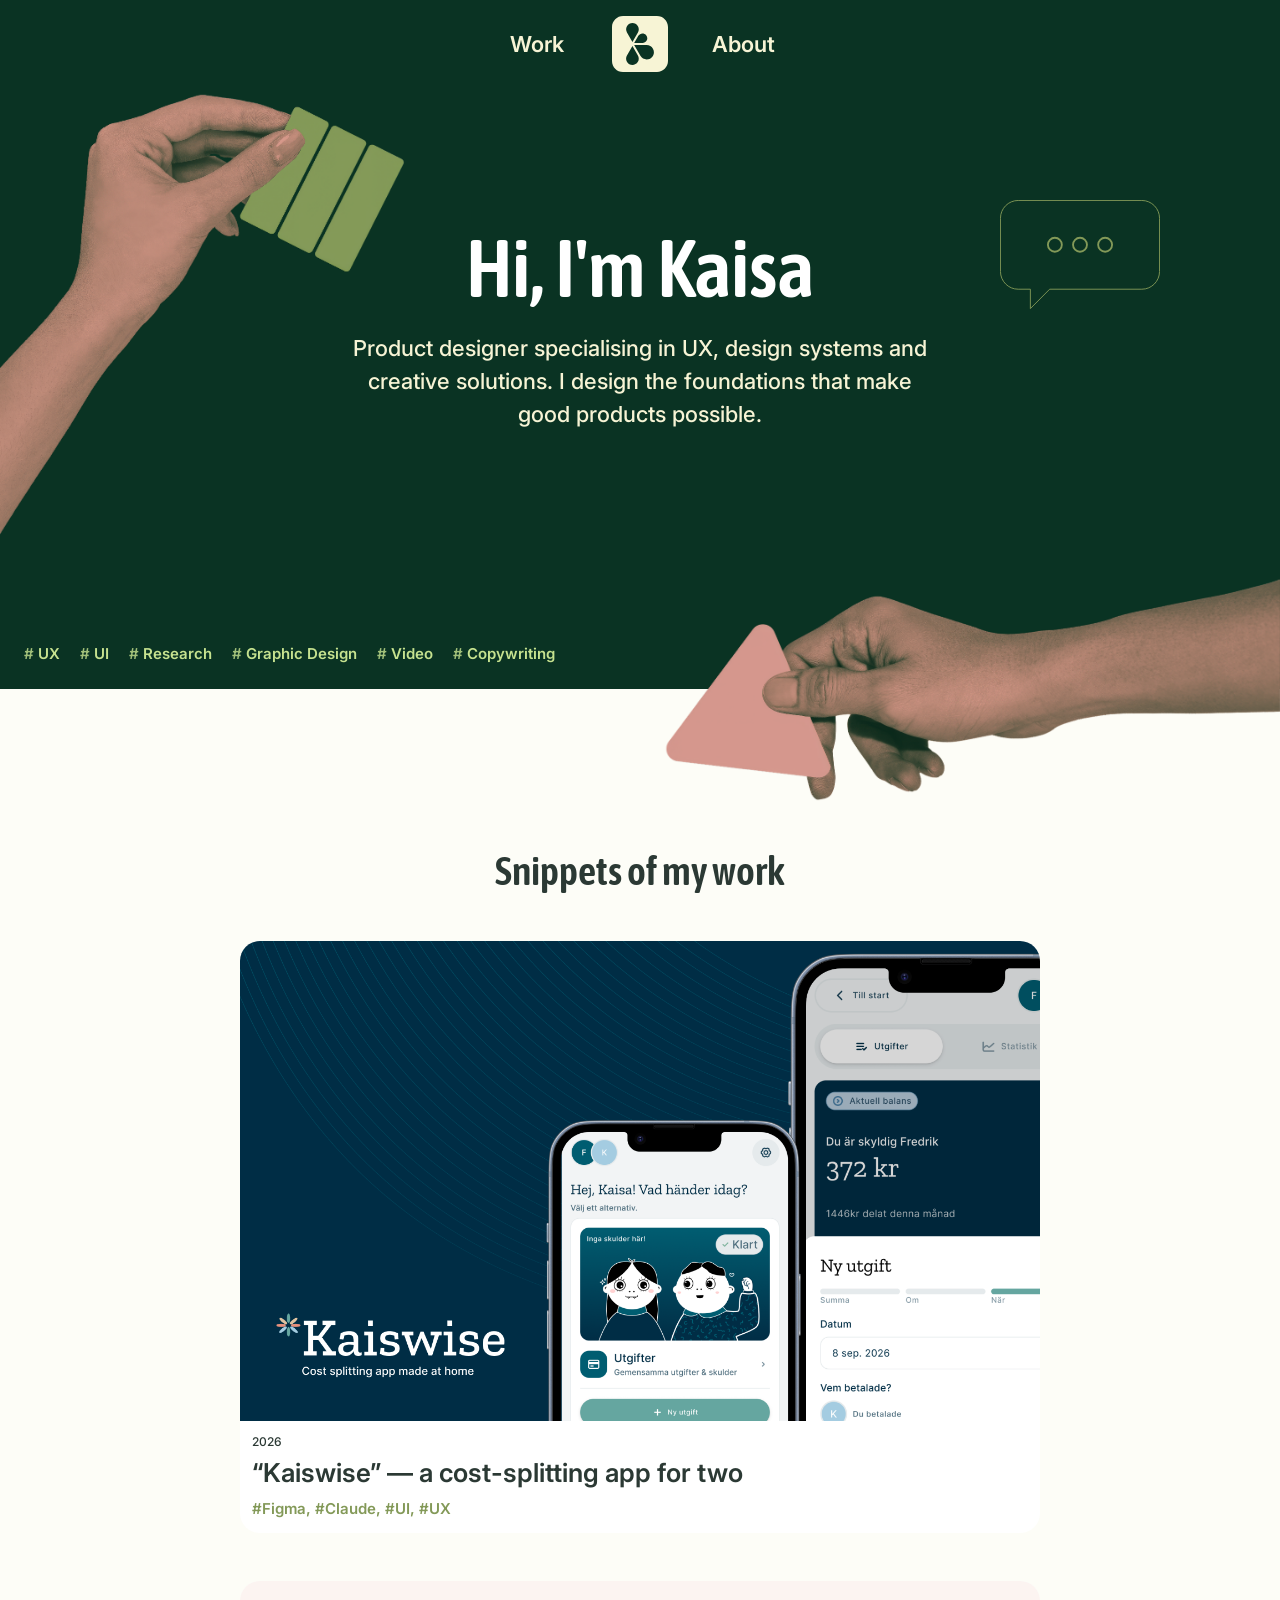
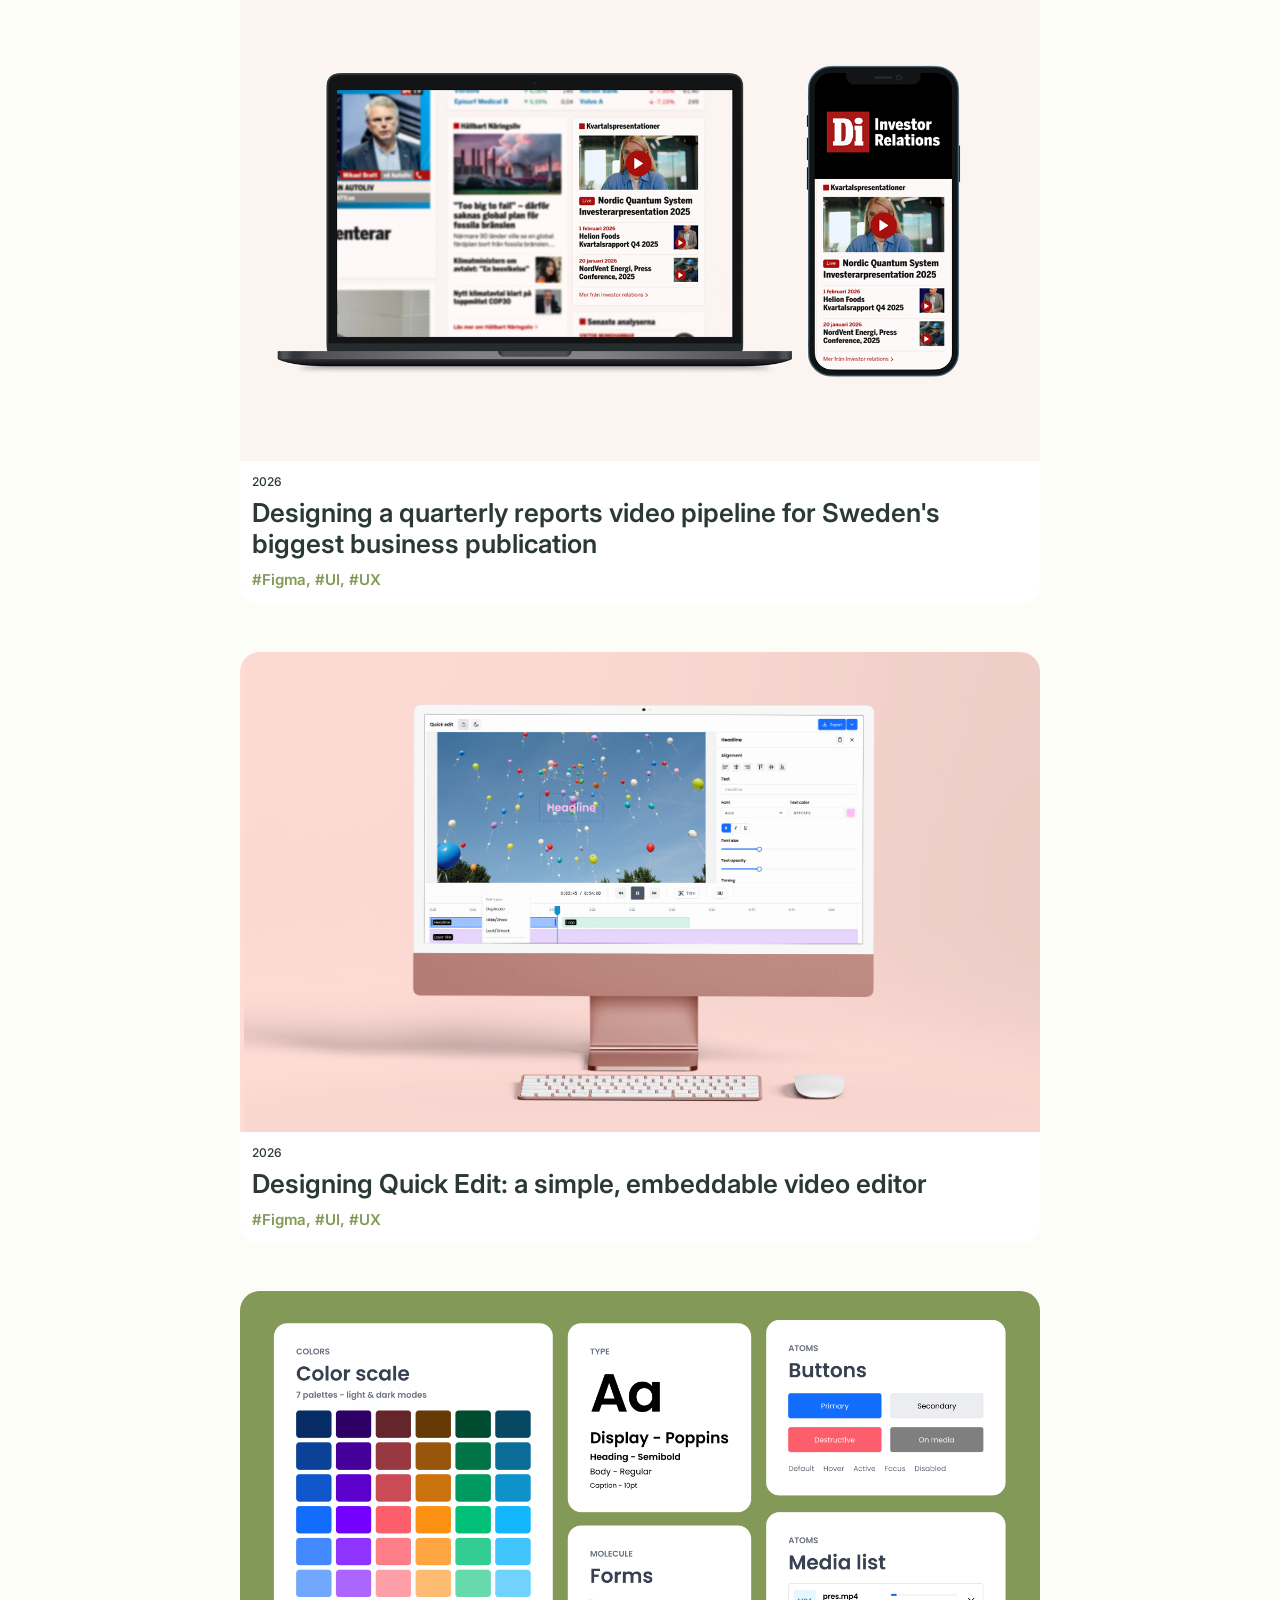
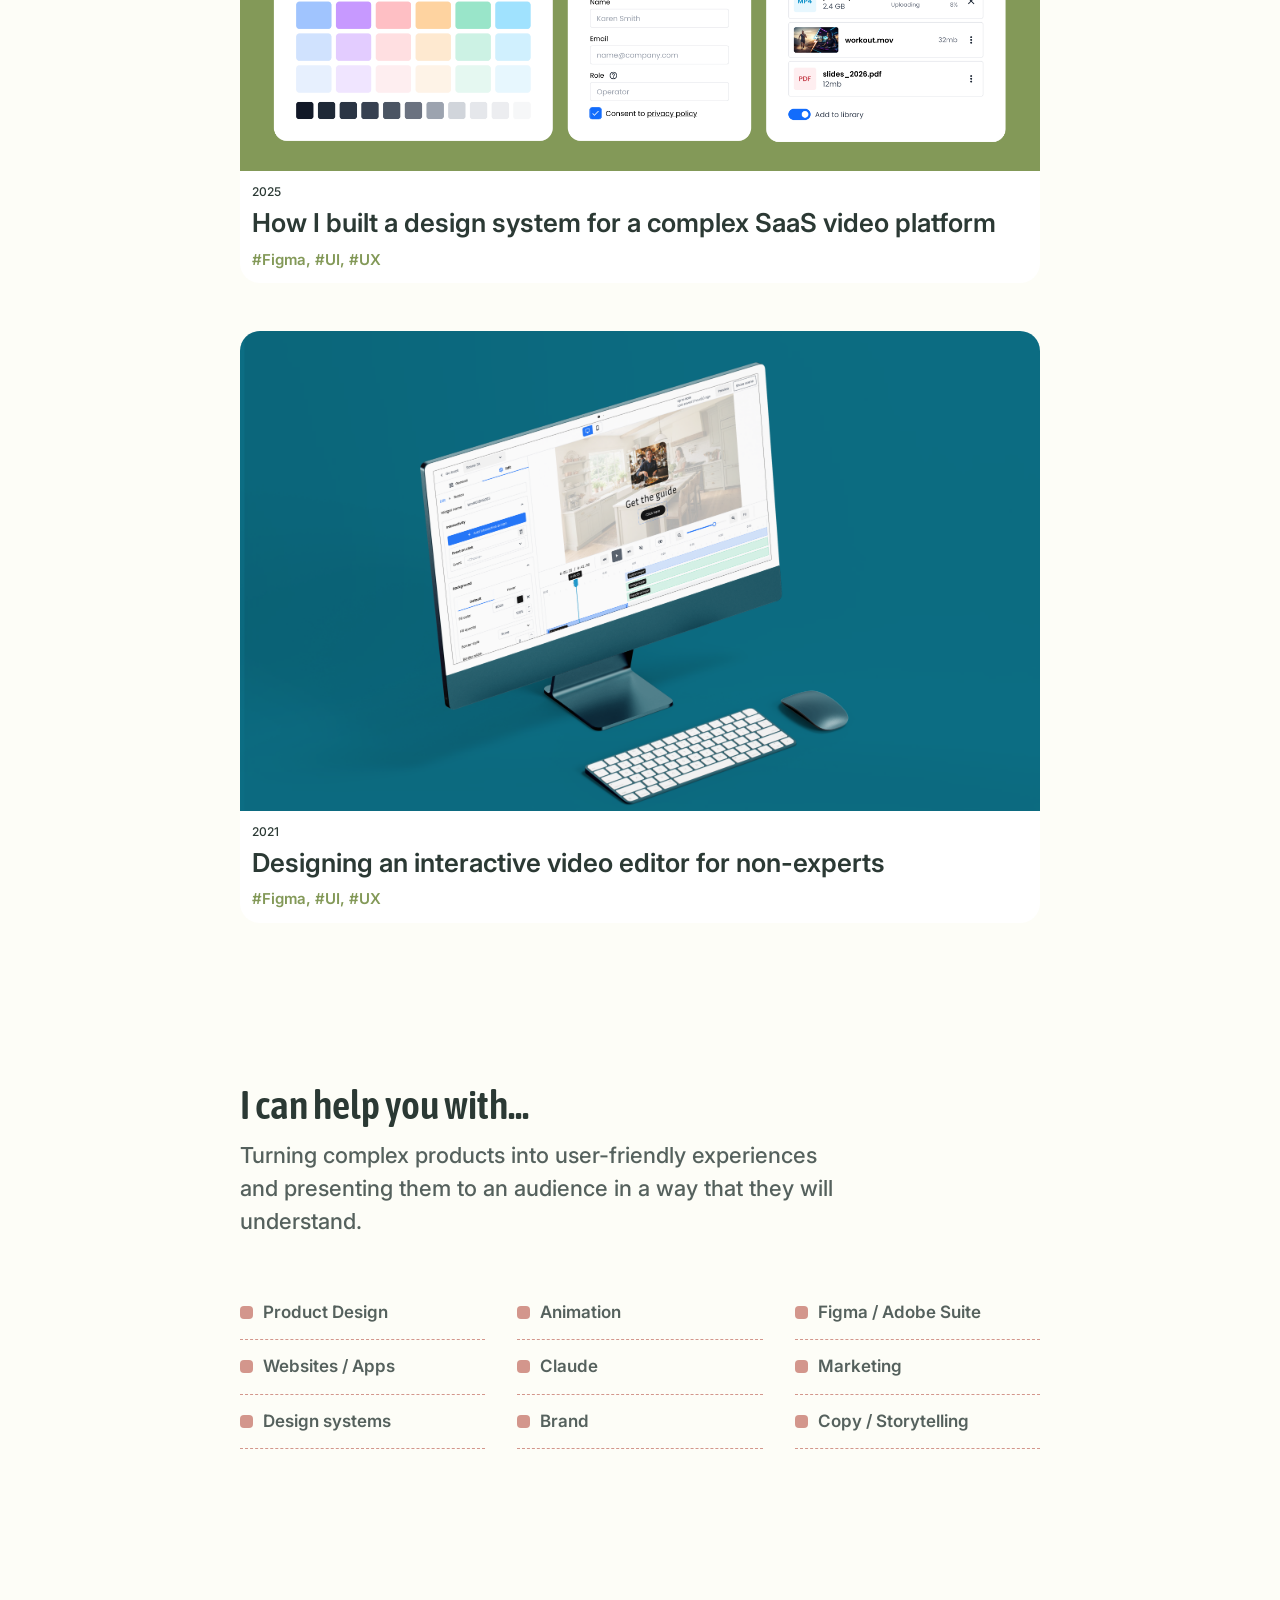
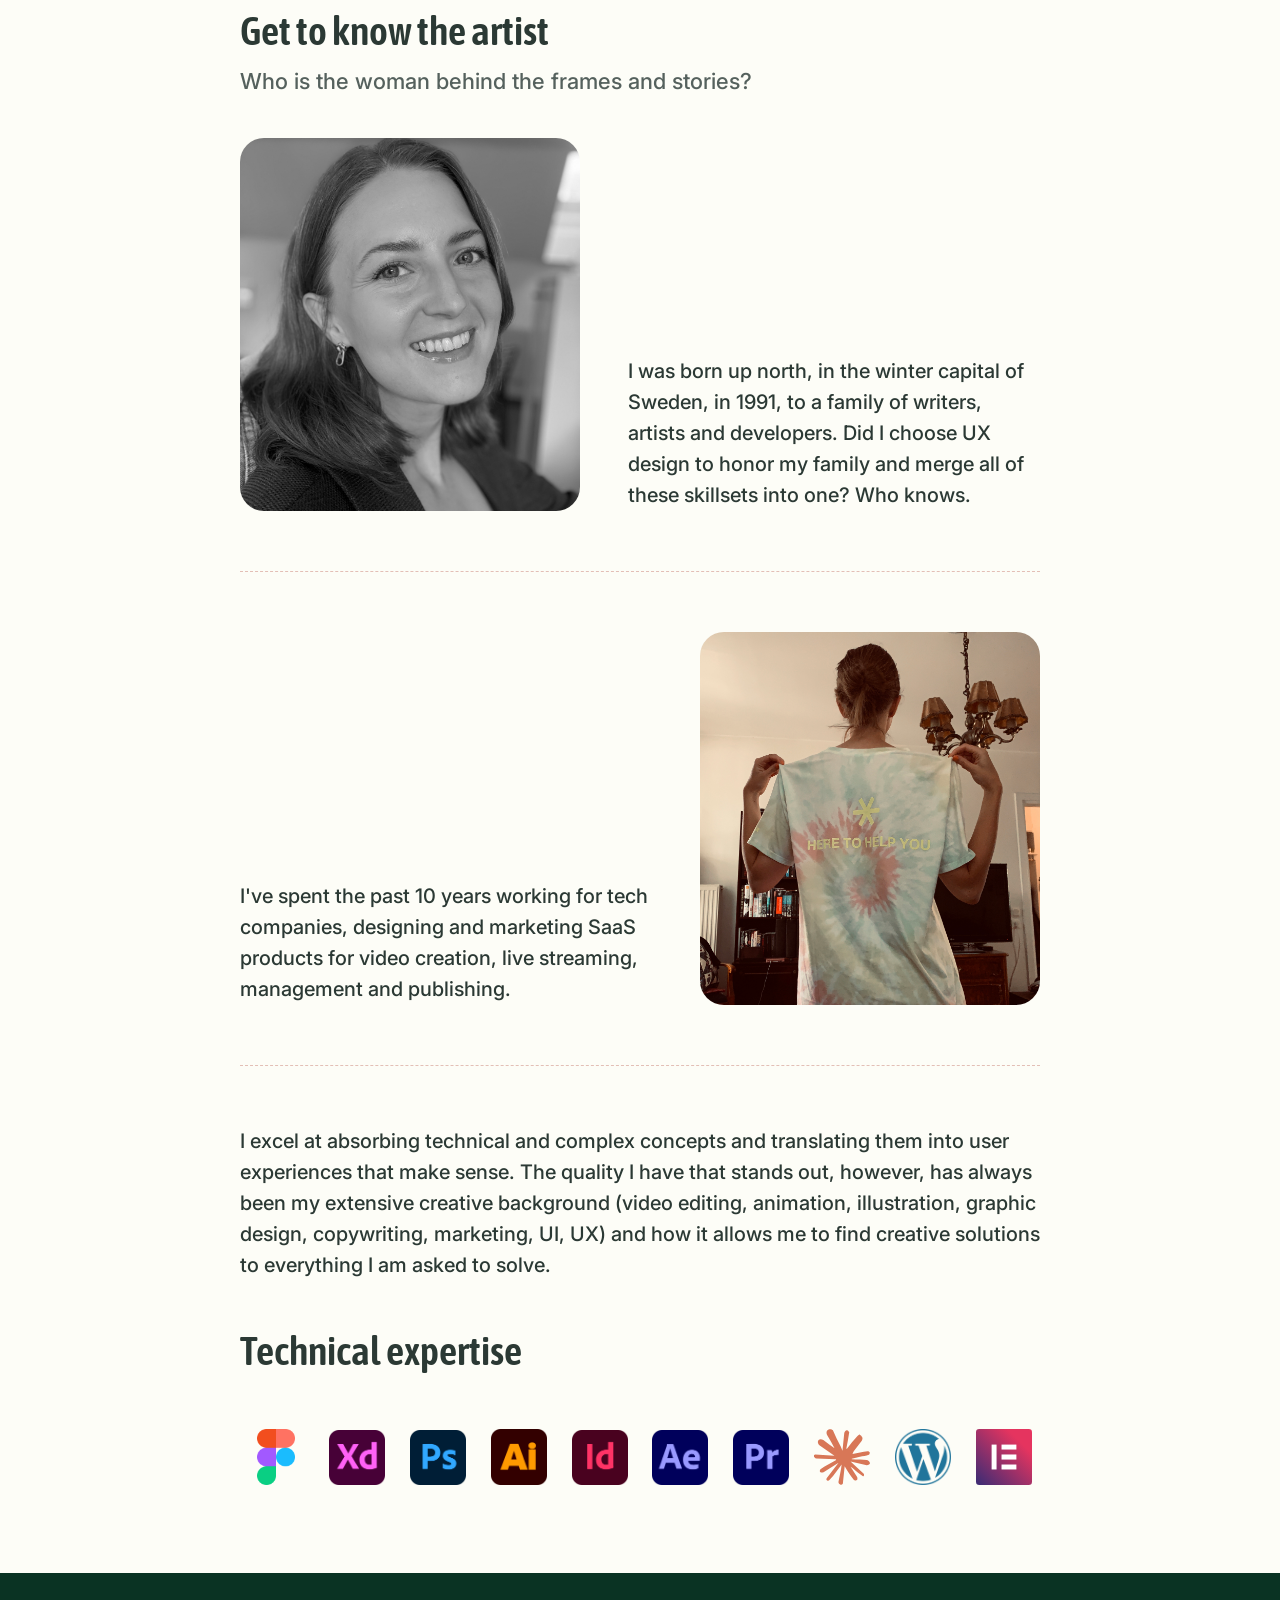
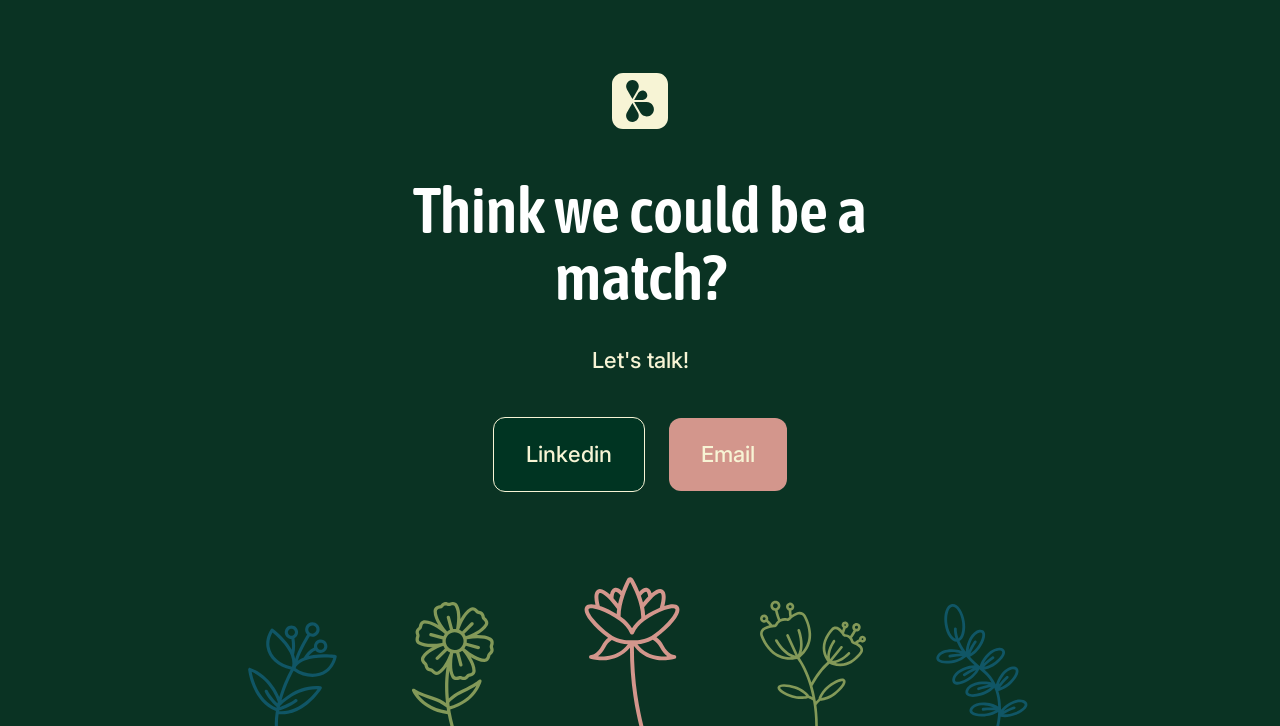
==== commit 632b0ed9: "New case added" ====
--- a/index.html
+++ b/index.html
@@ -7,8 +7,16 @@
   <link rel="preconnect" href="https://fonts.googleapis.com">
   <link rel="preconnect" href="https://fonts.gstatic.com" crossorigin>
   <link href="https://fonts.googleapis.com/css2?family=Asap+Condensed:wght@600&family=Inter:ital,wght@0,400;0,500;0,600;0,700&display=swap" rel="stylesheet">
+  <meta name="description" content="Product designer specialising in UX, design systems and creative solutions. I design the foundations that make good products possible.">
+  <meta property="og:title" content="Kaisa Berg — UX Designer">
+  <meta property="og:description" content="Product designer specialising in UX, design systems and creative solutions. I design the foundations that make good products possible.">
+  <meta property="og:image" content="https://kaisaberg.github.io/og-image.png">
+  <meta property="og:url" content="https://kaisaberg.github.io/">
+  <meta property="og:type" content="website">
+  <meta name="twitter:card" content="summary_large_image">
+  <link rel="apple-touch-icon" href="apple-touch-icon.png">
   <link rel="icon" type="image/png" href="k_favicon.png">
-  <link rel="stylesheet" href="style.css?v=12">
+  <link rel="stylesheet" href="style.css?v=13">
 </head>
 <body>
 
@@ -68,6 +76,19 @@
       </div>
 
       <div class="work-grid">
+
+        <a class="project-card" href="work/kaiswise.html">
+          <div class="project-thumb">
+            <img src="Images/Kaiswise images/kaiswise_hero_image.webp" alt="Kaiswise cost-splitting app">
+          </div>
+          <div class="project-info">
+            <div class="project-meta">
+              <span class="project-date">2026</span>
+              <span class="project-title">&#8220;Kaiswise&#8221; &#8212; a cost-splitting app for two</span>
+            </div>
+            <span class="project-tags">#Figma, #Claude, #UI, #UX</span>
+          </div>
+        </a>
 
         <a class="project-card" href="work/bonnier.html">
           <div class="project-thumb">
@@ -253,5 +274,12 @@
 
   </footer>
 
+
+<script>
+  window.addEventListener('load', function () {
+    var outer = document.querySelector('.hero-outer');
+    if (outer) outer.classList.add('hands-ready');
+  });
+</script>
 </body>
 </html>
--- a/style.css
+++ b/style.css
@@ -130,6 +130,10 @@
   pointer-events: none;
   user-select: none;
   z-index: 5;
+  opacity: 0;
+}
+
+.hands-ready .hand-left-wrap {
   animation: hand-left-in 0.9s cubic-bezier(0.22, 1, 0.36, 1) both;
 }
 
@@ -147,6 +151,10 @@
   pointer-events: none;
   user-select: none;
   z-index: 5;
+  opacity: 0;
+}
+
+.hands-ready .hand-right-wrap {
   animation: hand-right-in 0.9s cubic-bezier(0.22, 1, 0.36, 1) 0.15s both;
 }
 
@@ -209,21 +217,20 @@
 .tag {
   display: flex;
   align-items: center;
-  gap: 8px;
-  background: var(--tag-bg);
-  border: 1px solid var(--tag-border);
-  border-radius: 8px;
-  padding: 8px 12px;
+  gap: 4px;
   font-family: 'Inter', sans-serif;
   font-weight: 600;
   font-size: 15px;
   color: var(--tag-text);
   white-space: nowrap;
+  user-select: none;
+  -webkit-user-select: none;
+  pointer-events: none;
 }
 
 .tag::before {
   content: '#';
-  font-size: 13px;
+  font-size: 15px;
   color: var(--tag-text);
   opacity: 0.8;
 }
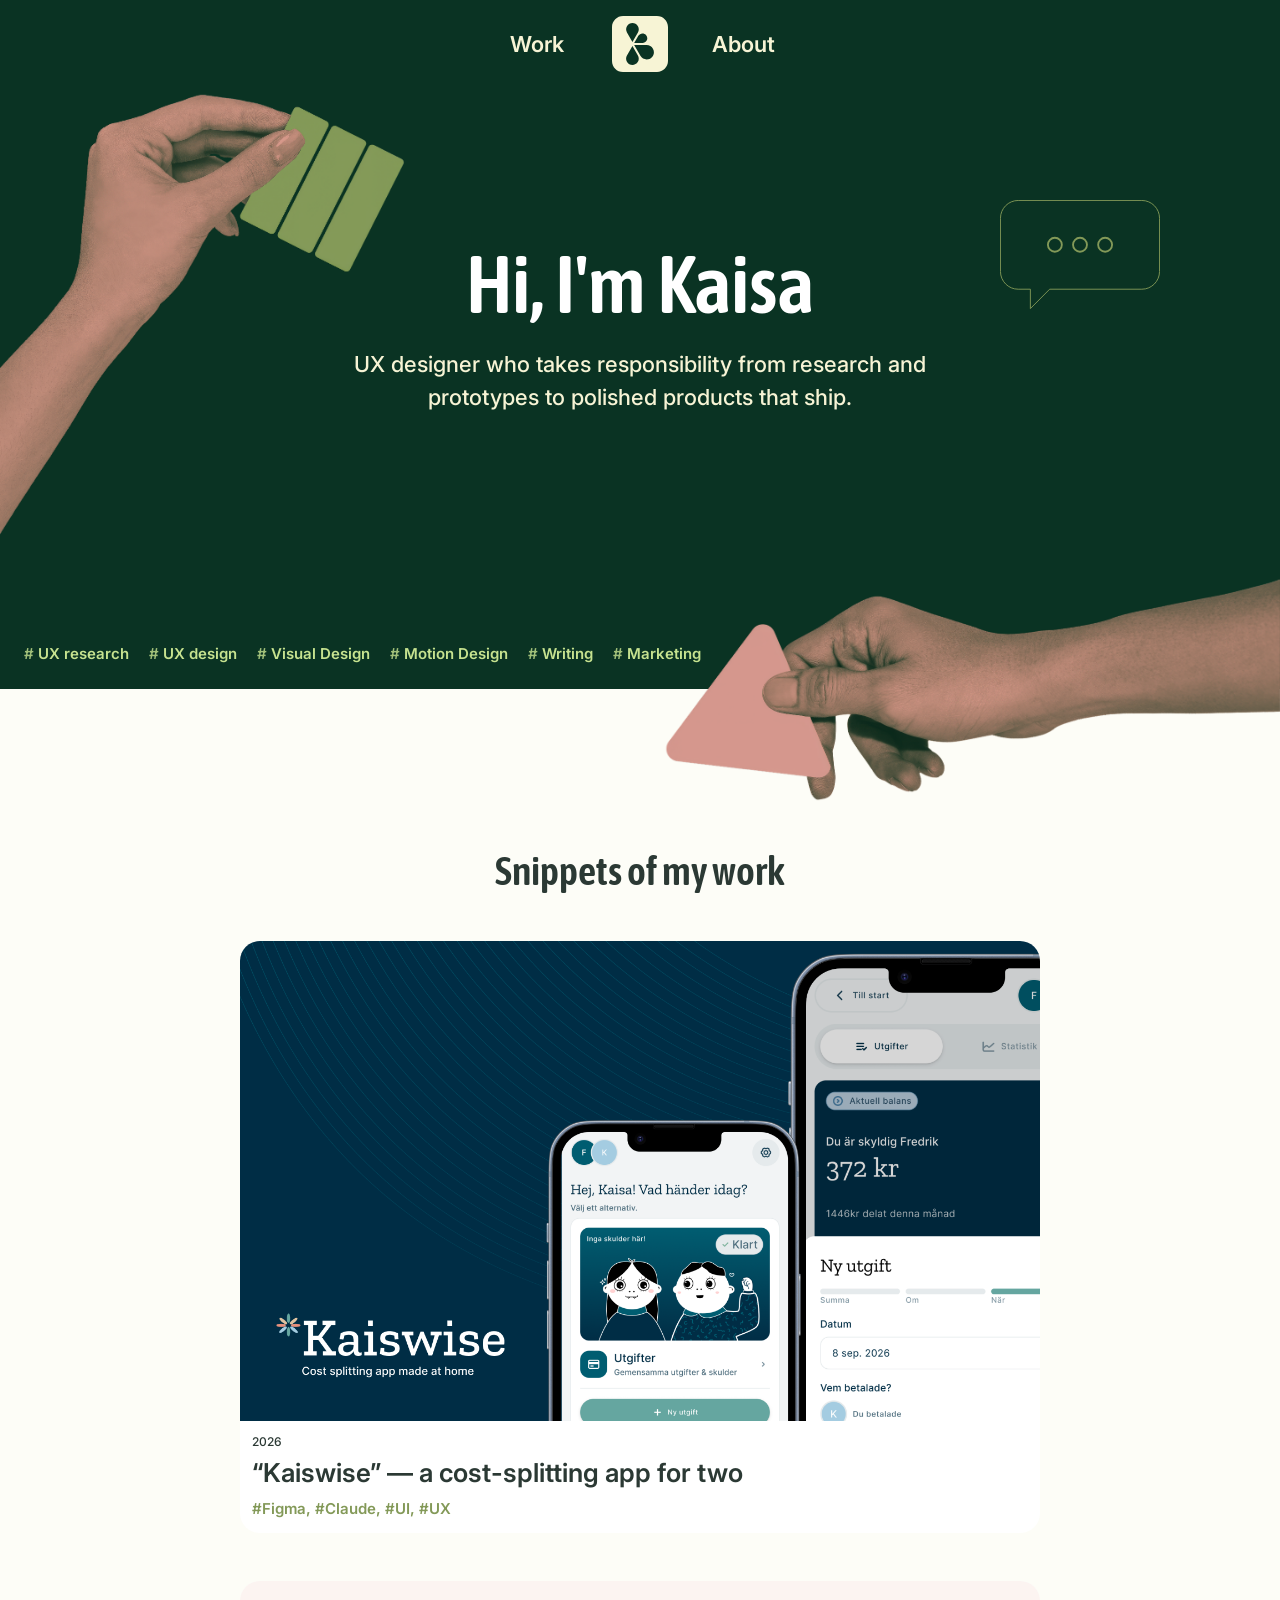
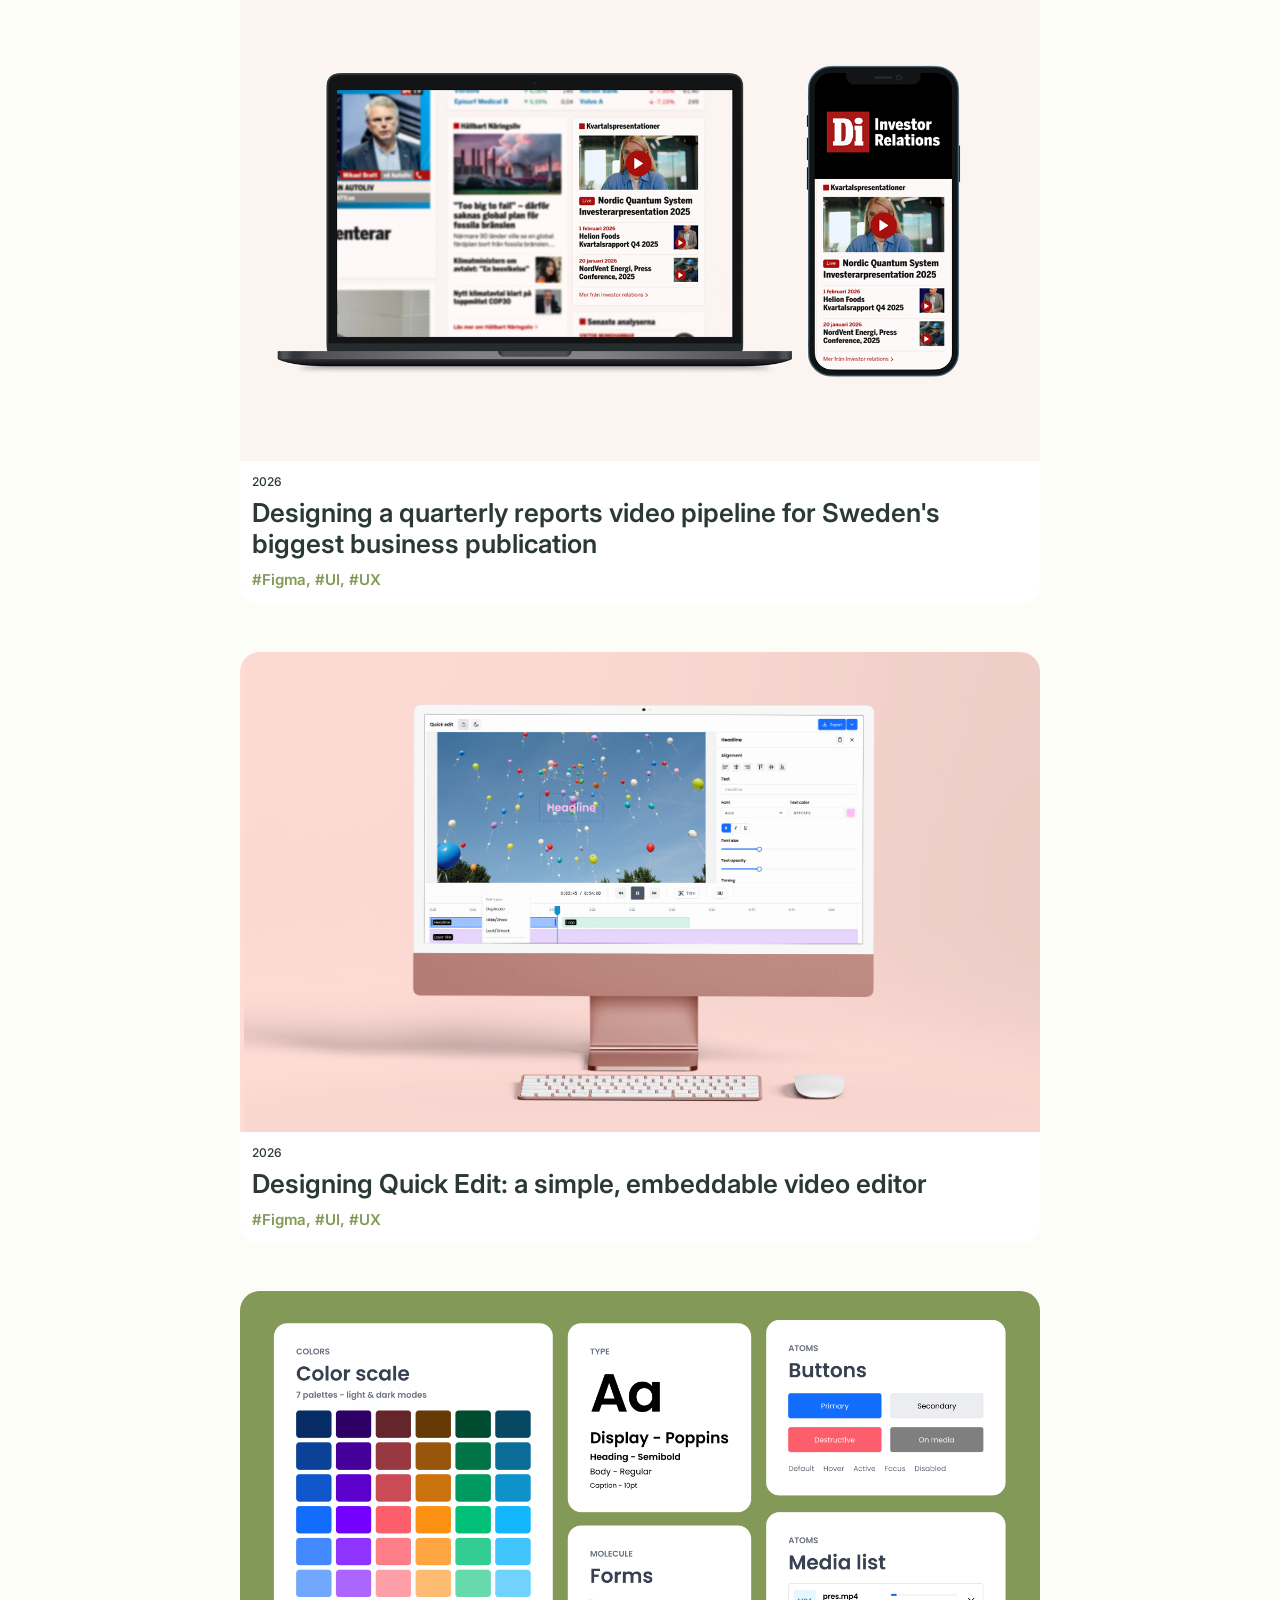
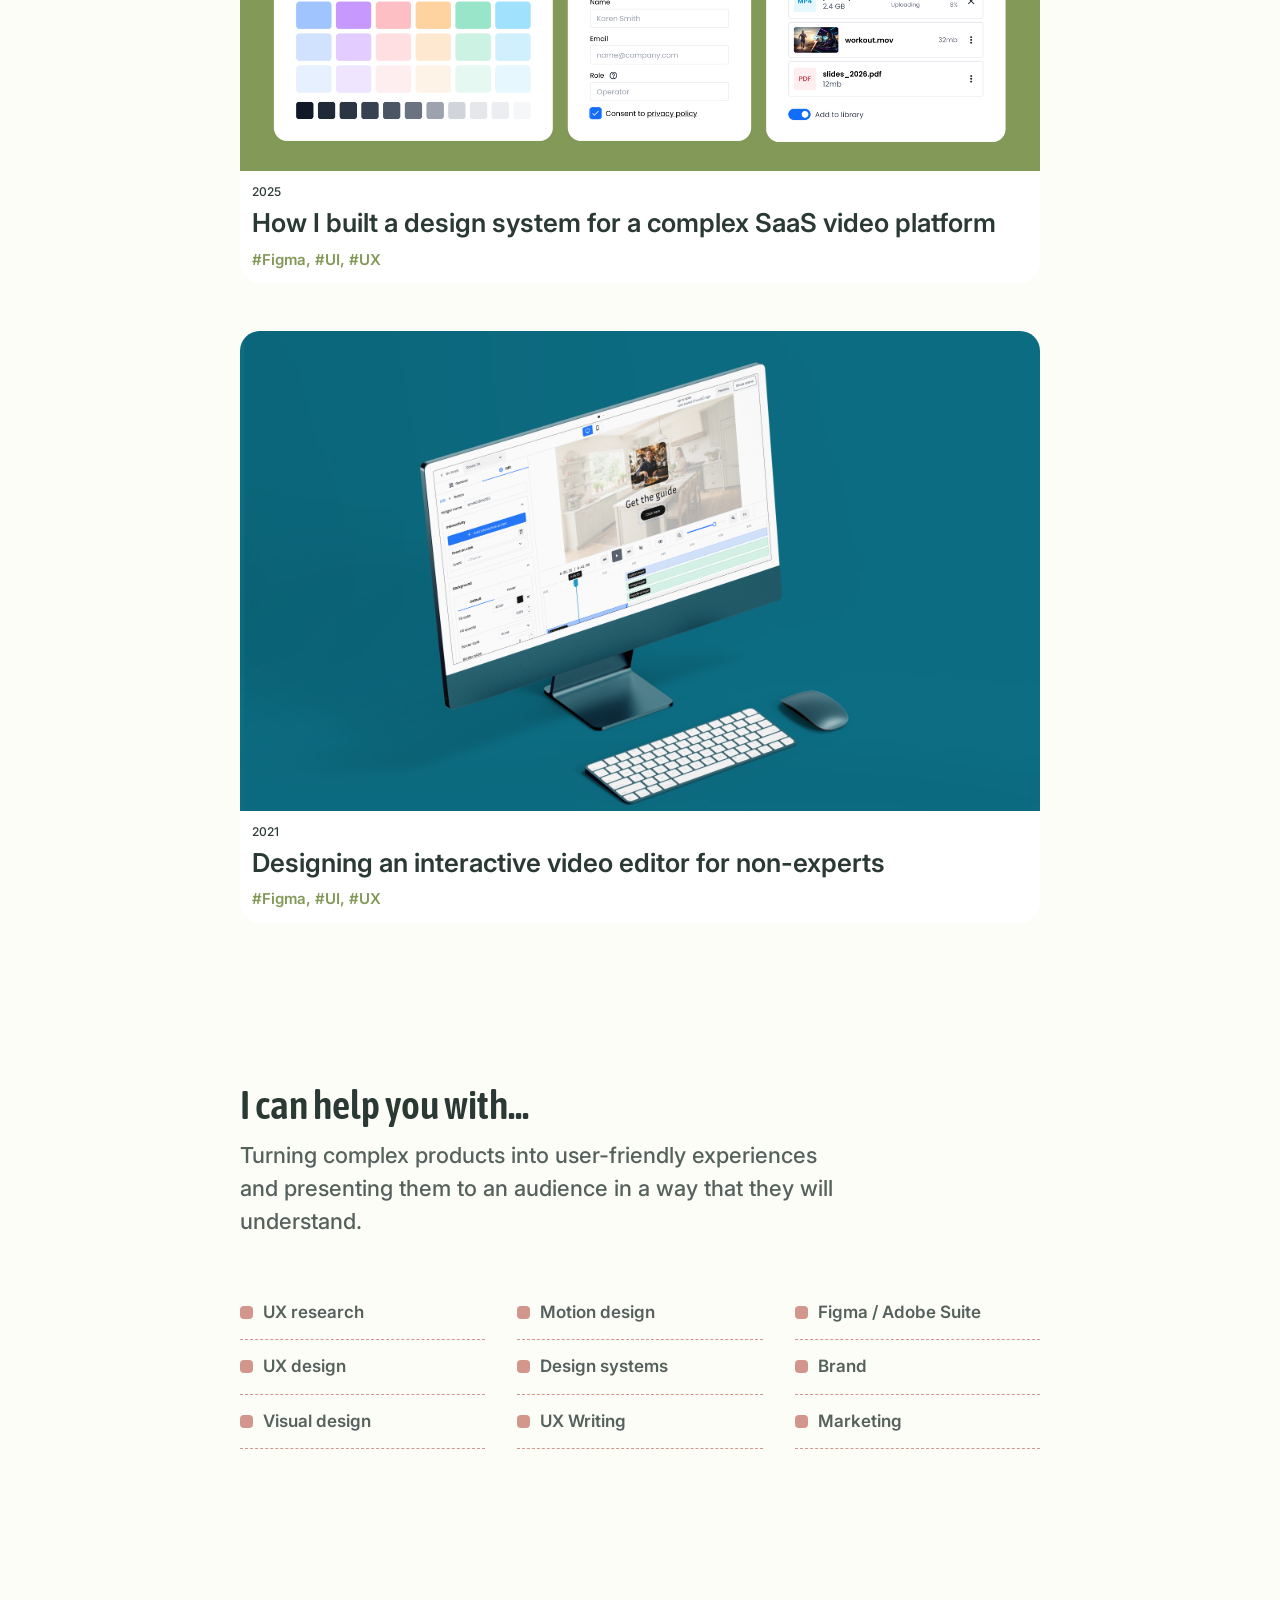
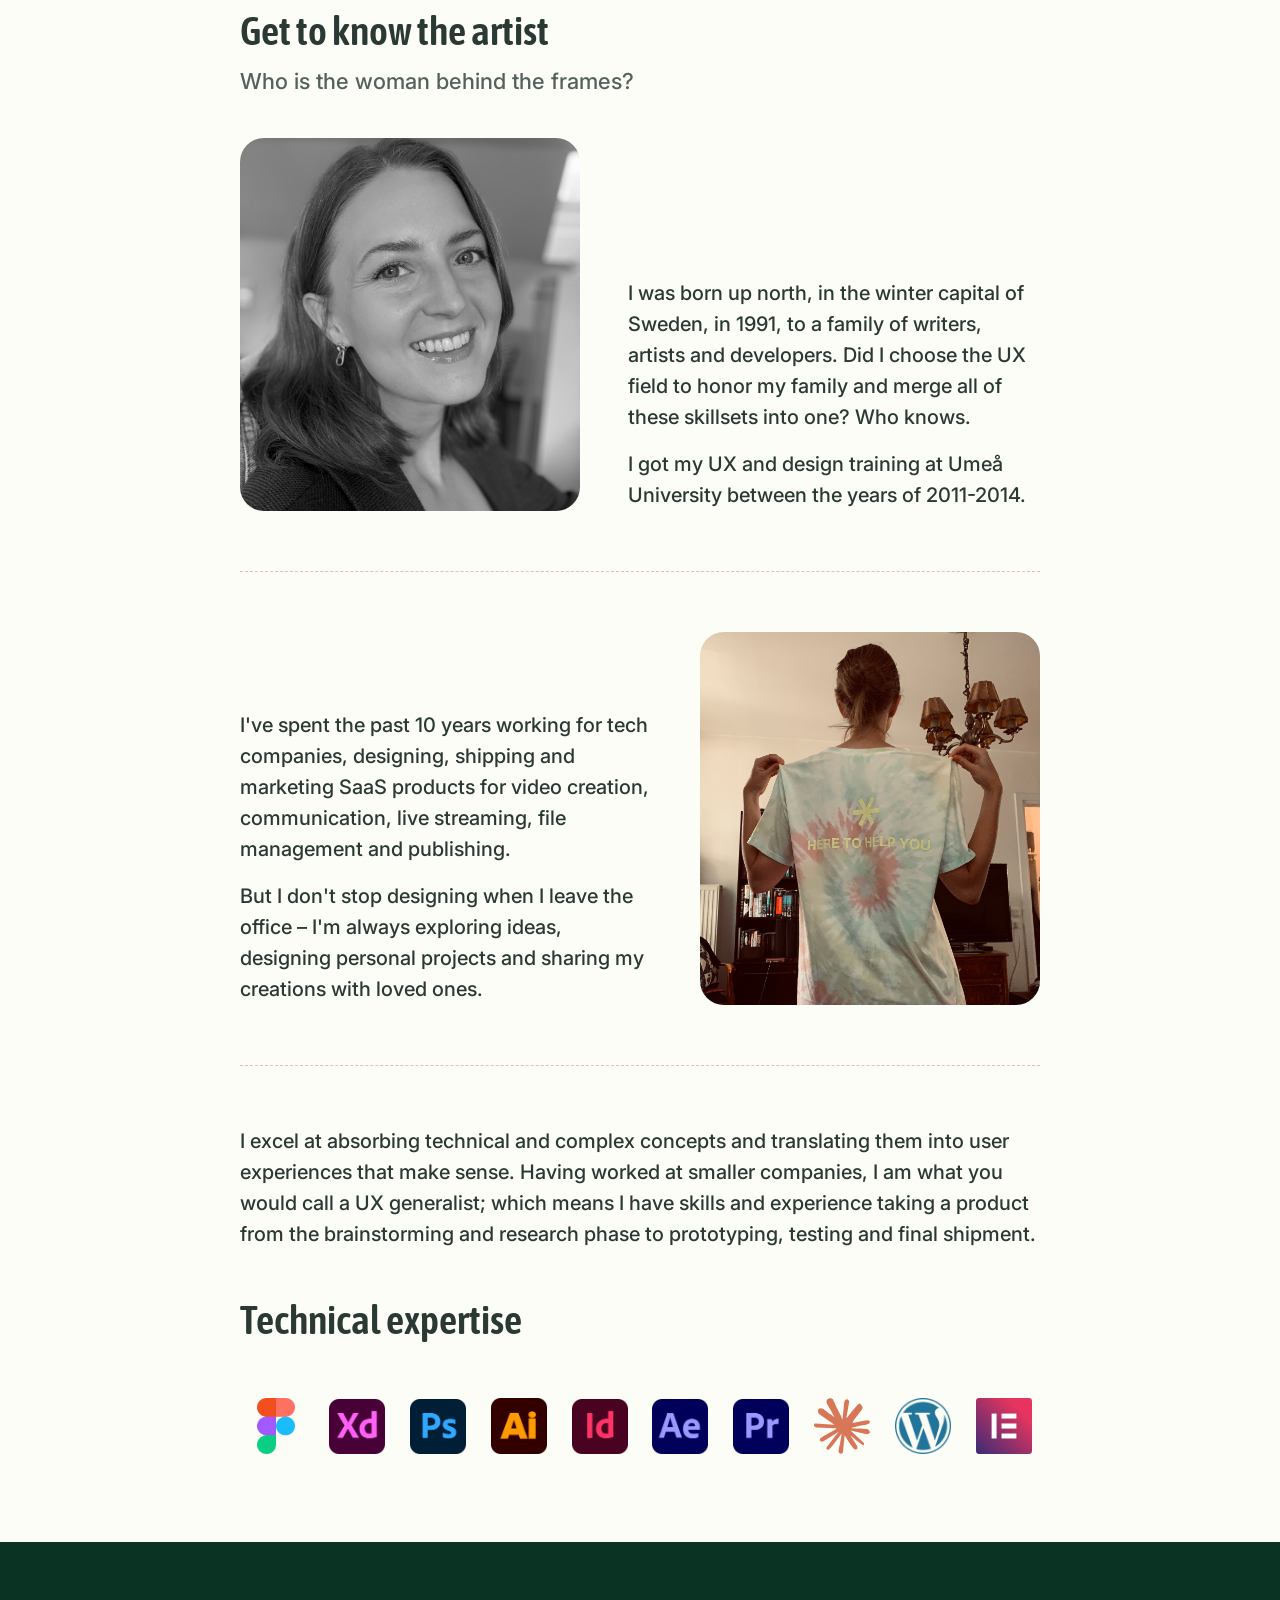
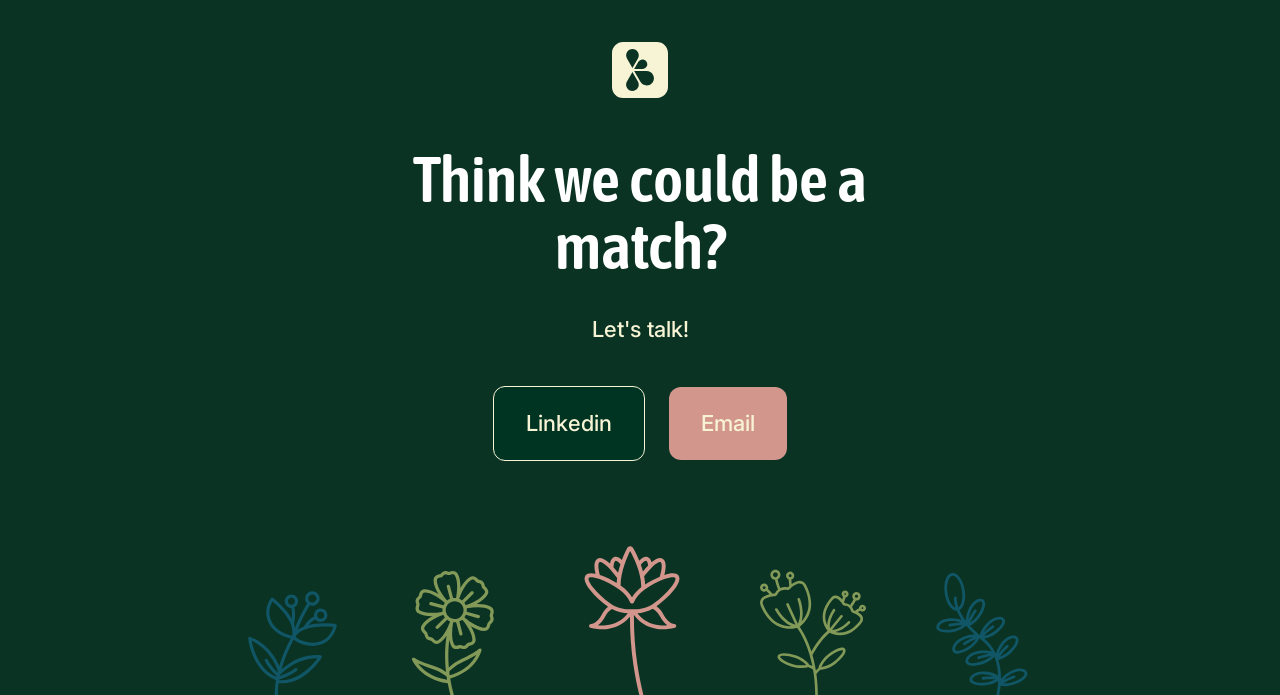
==== commit 86227ee2: "Design fixes" ====
--- a/index.html
+++ b/index.html
@@ -7,16 +7,16 @@
   <link rel="preconnect" href="https://fonts.googleapis.com">
   <link rel="preconnect" href="https://fonts.gstatic.com" crossorigin>
   <link href="https://fonts.googleapis.com/css2?family=Asap+Condensed:wght@600&family=Inter:ital,wght@0,400;0,500;0,600;0,700&display=swap" rel="stylesheet">
-  <meta name="description" content="Product designer specialising in UX, design systems and creative solutions. I design the foundations that make good products possible.">
+  <meta name="description" content="UX designer who takes responsibility from research and prototypes to polished products that ship.">
   <meta property="og:title" content="Kaisa Berg — UX Designer">
-  <meta property="og:description" content="Product designer specialising in UX, design systems and creative solutions. I design the foundations that make good products possible.">
+  <meta property="og:description" content="UX designer who takes responsibility from research and prototypes to polished products that ship.">
   <meta property="og:image" content="https://kaisaberg.github.io/og-image.png">
   <meta property="og:url" content="https://kaisaberg.github.io/">
   <meta property="og:type" content="website">
   <meta name="twitter:card" content="summary_large_image">
   <link rel="apple-touch-icon" href="apple-touch-icon.png">
   <link rel="icon" type="image/png" href="k_favicon.png">
-  <link rel="stylesheet" href="style.css?v=13">
+  <link rel="stylesheet" href="style.css?v=14">
 </head>
 <body>
 
@@ -39,7 +39,7 @@
 
       <div class="hero-content">
         <h1>Hi, I'm Kaisa</h1>
-        <p>Product designer specialising in UX, design systems and creative solutions. I design the foundations that make good products possible.</p>
+        <p>UX designer who takes responsibility from research and prototypes to polished products that ship.</p>
       </div>
 
     </section>
@@ -48,12 +48,12 @@
          TAGS BAR
     ========================= -->
     <div class="tags-bar">
-      <span class="tag">UX</span>
-      <span class="tag">UI</span>
-      <span class="tag">Research</span>
-      <span class="tag">Graphic Design</span>
-      <span class="tag">Video</span>
-      <span class="tag">Copywriting</span>
+      <span class="tag">UX research</span>
+      <span class="tag">UX design</span>
+      <span class="tag">Visual Design</span>
+      <span class="tag">Motion Design</span>
+      <span class="tag">Writing</span>
+      <span class="tag">Marketing</span>
     </div>
 
     <!-- Hands: last in DOM so they render above hero + tags -->
@@ -160,43 +160,43 @@
         <div class="skills-col">
           <div class="skill-item">
             <span class="skill-dot"></span>
-            <span>Product Design</span>
-          </div>
-          <div class="skill-item">
-            <span class="skill-dot"></span>
-            <span>Websites / Apps</span>
+            <span>UX research</span>
+          </div>
+          <div class="skill-item">
+            <span class="skill-dot"></span>
+            <span>UX design</span>
+          </div>
+          <div class="skill-item">
+            <span class="skill-dot"></span>
+            <span>Visual design</span>
+          </div>
+        </div>
+        <div class="skills-col">
+          <div class="skill-item">
+            <span class="skill-dot"></span>
+            <span>Motion design</span>
           </div>
           <div class="skill-item">
             <span class="skill-dot"></span>
             <span>Design systems</span>
           </div>
+          <div class="skill-item">
+            <span class="skill-dot"></span>
+            <span>UX Writing</span>
+          </div>
         </div>
         <div class="skills-col">
           <div class="skill-item">
             <span class="skill-dot"></span>
-            <span>Animation</span>
-          </div>
-          <div class="skill-item">
-            <span class="skill-dot"></span>
-            <span>Claude</span>
+            <span>Figma / Adobe Suite</span>
           </div>
           <div class="skill-item">
             <span class="skill-dot"></span>
             <span>Brand</span>
           </div>
-        </div>
-        <div class="skills-col">
-          <div class="skill-item">
-            <span class="skill-dot"></span>
-            <span>Figma / Adobe Suite</span>
-          </div>
           <div class="skill-item">
             <span class="skill-dot"></span>
             <span>Marketing</span>
-          </div>
-          <div class="skill-item">
-            <span class="skill-dot"></span>
-            <span>Copy / Storytelling</span>
           </div>
         </div>
       </div>
@@ -210,14 +210,17 @@
     <div class="section-inner">
       <div class="section-header">
         <h2>Get to know the artist</h2>
-        <p>Who is the woman behind the frames and stories?</p>
+        <p>Who is the woman behind the frames?</p>
       </div>
 
       <div class="about-row">
         <div class="personal-image">
           <img src="Images/index images/kaisa_2025.jpg" alt="Kaisa">
         </div>
-        <p class="about-text">I was born up north, in the winter capital of Sweden, in 1991, to a family of writers, artists and developers. Did I choose UX design to honor my family and merge all of these skillsets into one? Who knows.</p>
+        <div>
+          <p class="about-text">I was born up north, in the winter capital of Sweden, in 1991, to a family of writers, artists and developers. Did I choose the UX field to honor my family and merge all of these skillsets into one? Who knows.</p>
+          <p class="about-text" style="margin-top: 16px;">I got my UX and design training at Umeå University between the years of 2011-2014.</p>
+        </div>
       </div>
 
       <hr class="about-divider">
@@ -226,13 +229,16 @@
         <div class="personal-image">
           <img src="Images/index images/Profile_image_2.jpg" alt="Kaisa">
         </div>
-        <p class="about-text">I've spent the past 10 years working for tech companies, designing and marketing SaaS products for video creation, live streaming, management and publishing.</p>
+        <div>
+          <p class="about-text">I've spent the past 10 years working for tech companies, designing, shipping and marketing SaaS products for video creation, communication, live streaming, file management and publishing.</p>
+          <p class="about-text" style="margin-top: 16px;">But I don't stop designing when I leave the office &#8211; I'm always exploring ideas, designing personal projects and sharing my creations with loved ones.</p>
+        </div>
       </div>
 
       <hr class="about-divider">
 
       <div class="tech-section">
-        <p class="tech-body">I excel at absorbing technical and complex concepts and translating them into user experiences that make sense. The quality I have that stands out, however, has always been my extensive creative background (video editing, animation, illustration, graphic design, copywriting, marketing, UI, UX) and how it allows me to find creative solutions to everything I am asked to solve.</p>
+        <p class="tech-body">I excel at absorbing technical and complex concepts and translating them into user experiences that make sense. Having worked at smaller companies, I am what you would call a UX generalist; which means I have skills and experience taking a product from the brainstorming and research phase to prototyping, testing and final shipment.</p>
         <h3 class="tech-heading">Technical expertise</h3>
         <div class="software-grid">
           <div class="software-item"><img src="Images/index images/Software logos/Figma-logo.svg.webp" alt="Figma"></div>
--- a/style.css
+++ b/style.css
@@ -13,6 +13,7 @@
   --dark-green:    #0a3323;
   --heading:       #2b3934;
   --body:          #55615d;
+  --caption:       #8F8F91;
   --cream:         #f7f4d5;
   --salmon:        #d3968c;
   --tag-bg:        rgba(131, 153, 88, 0.2);
@@ -968,7 +969,7 @@
   font-family: 'Inter', sans-serif;
   font-weight: 400;
   font-size: 15px;
-  color: var(--body);
+  color: var(--caption);
   line-height: 1.4;
 }
 
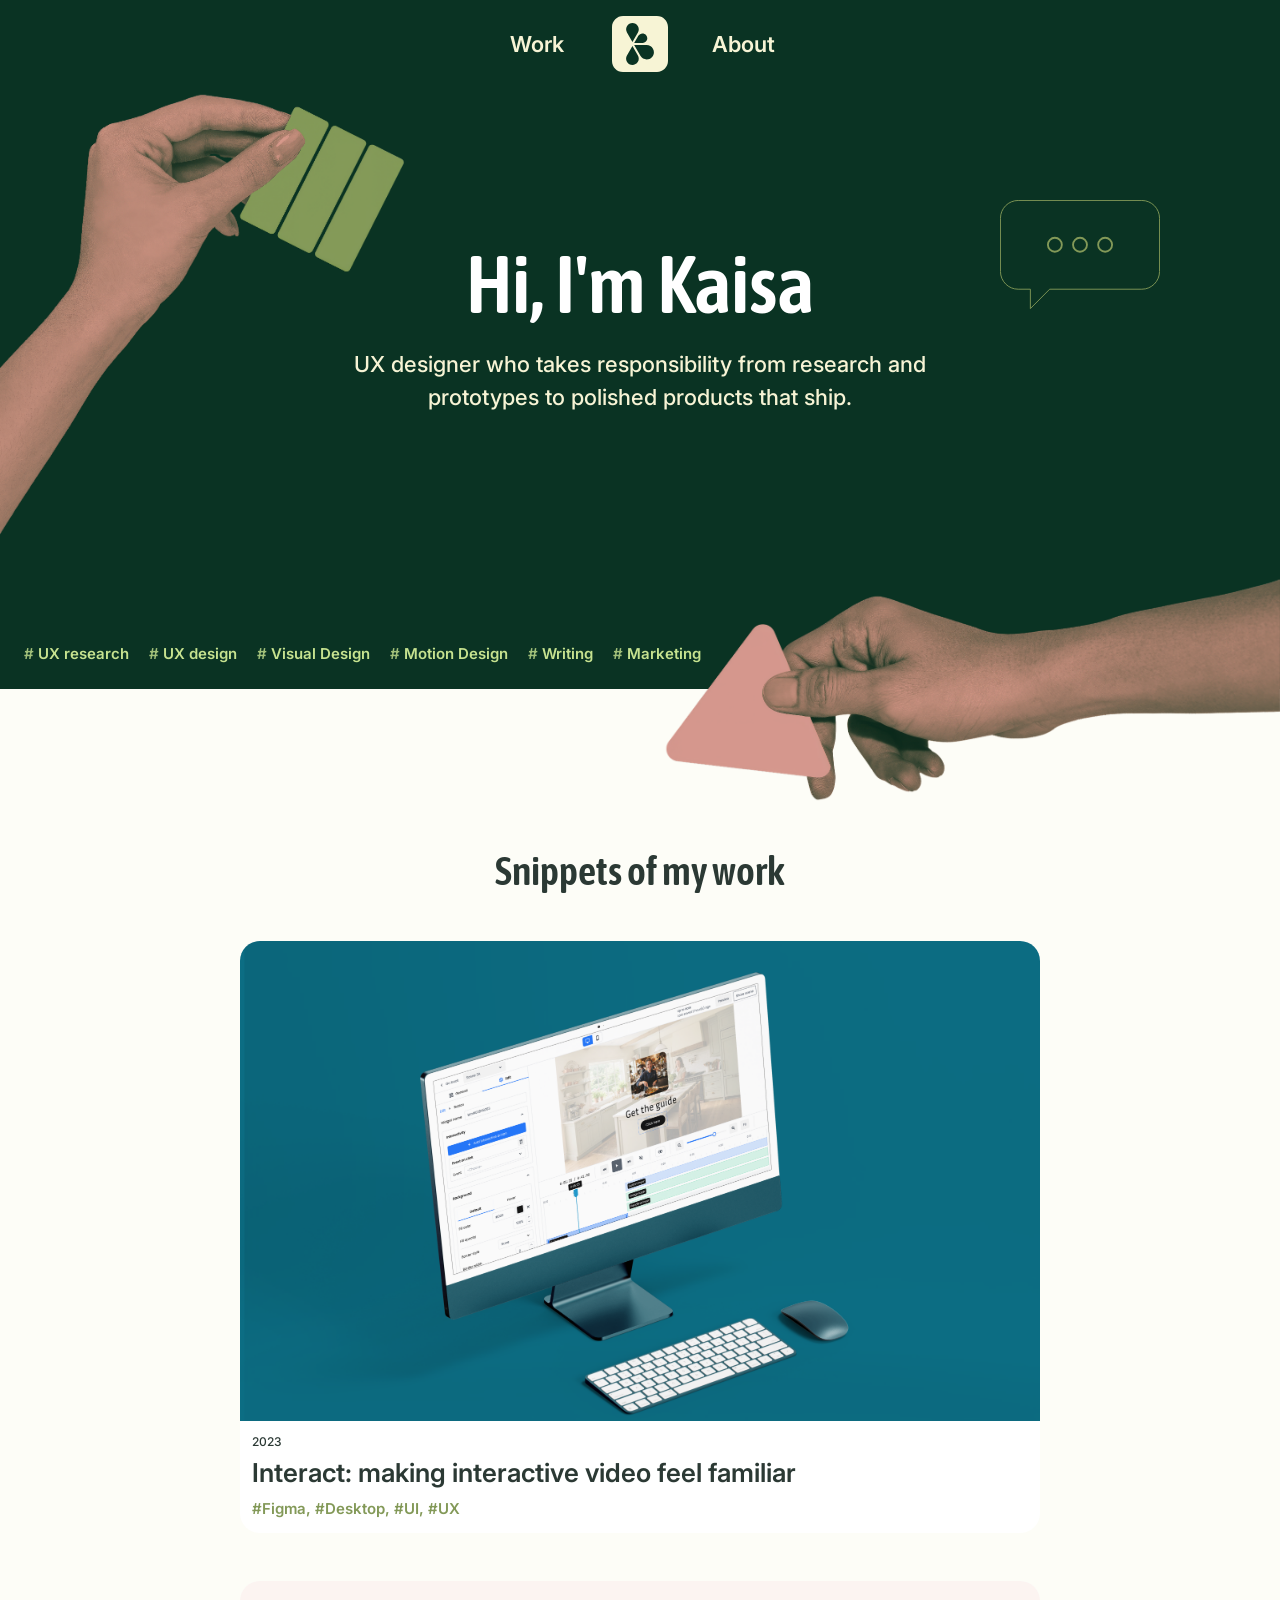
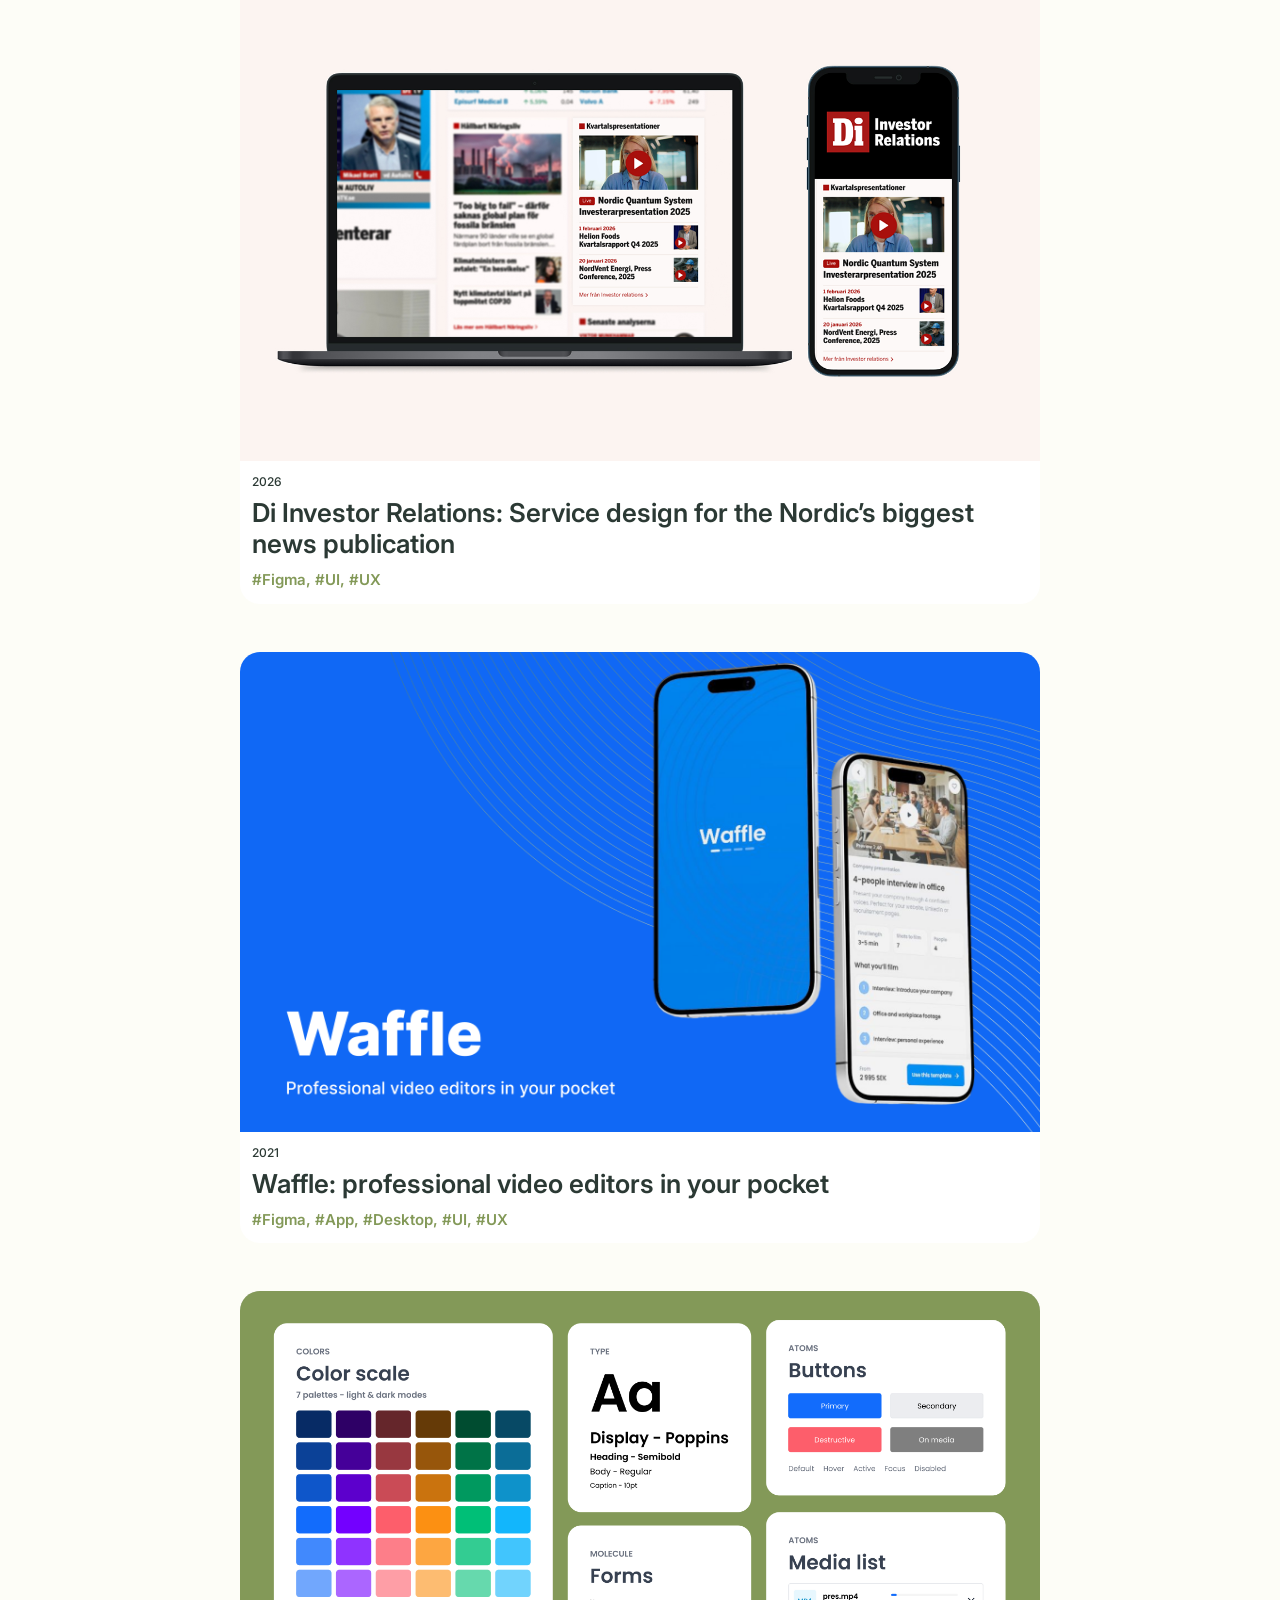
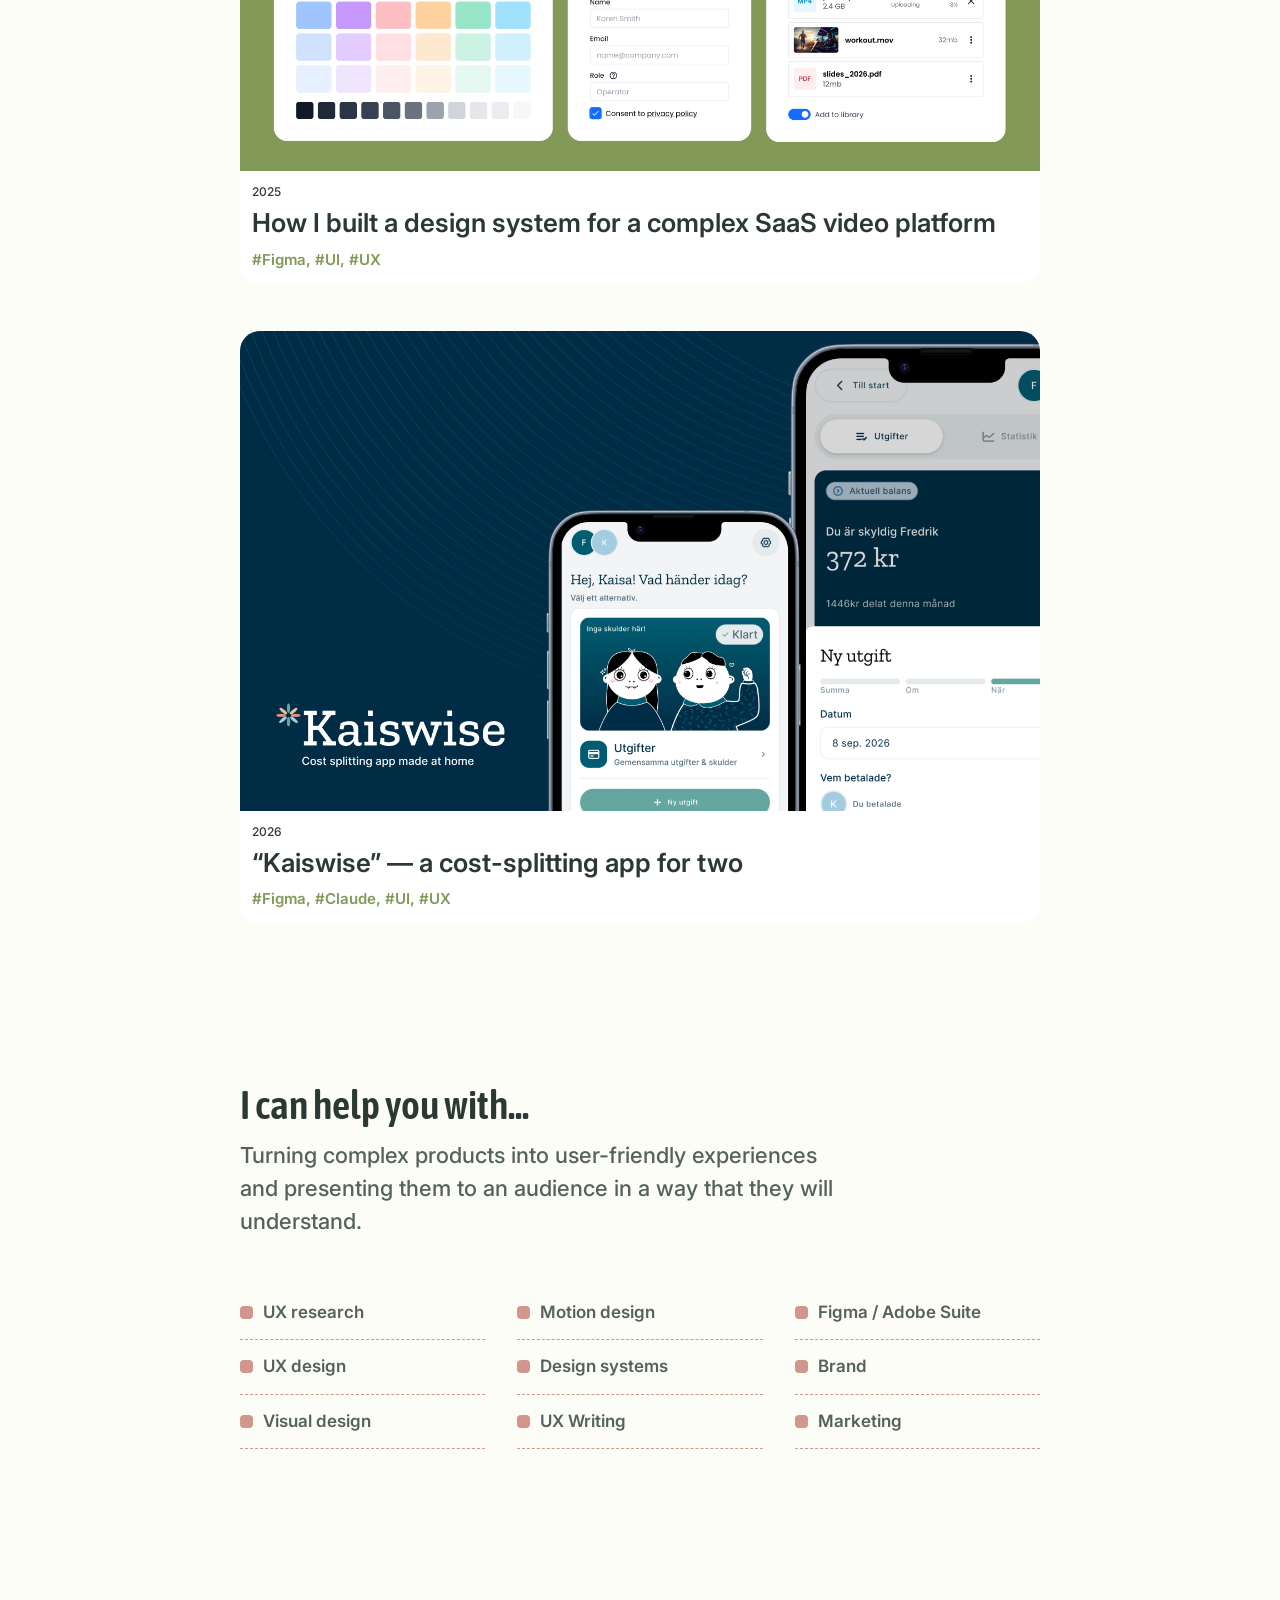
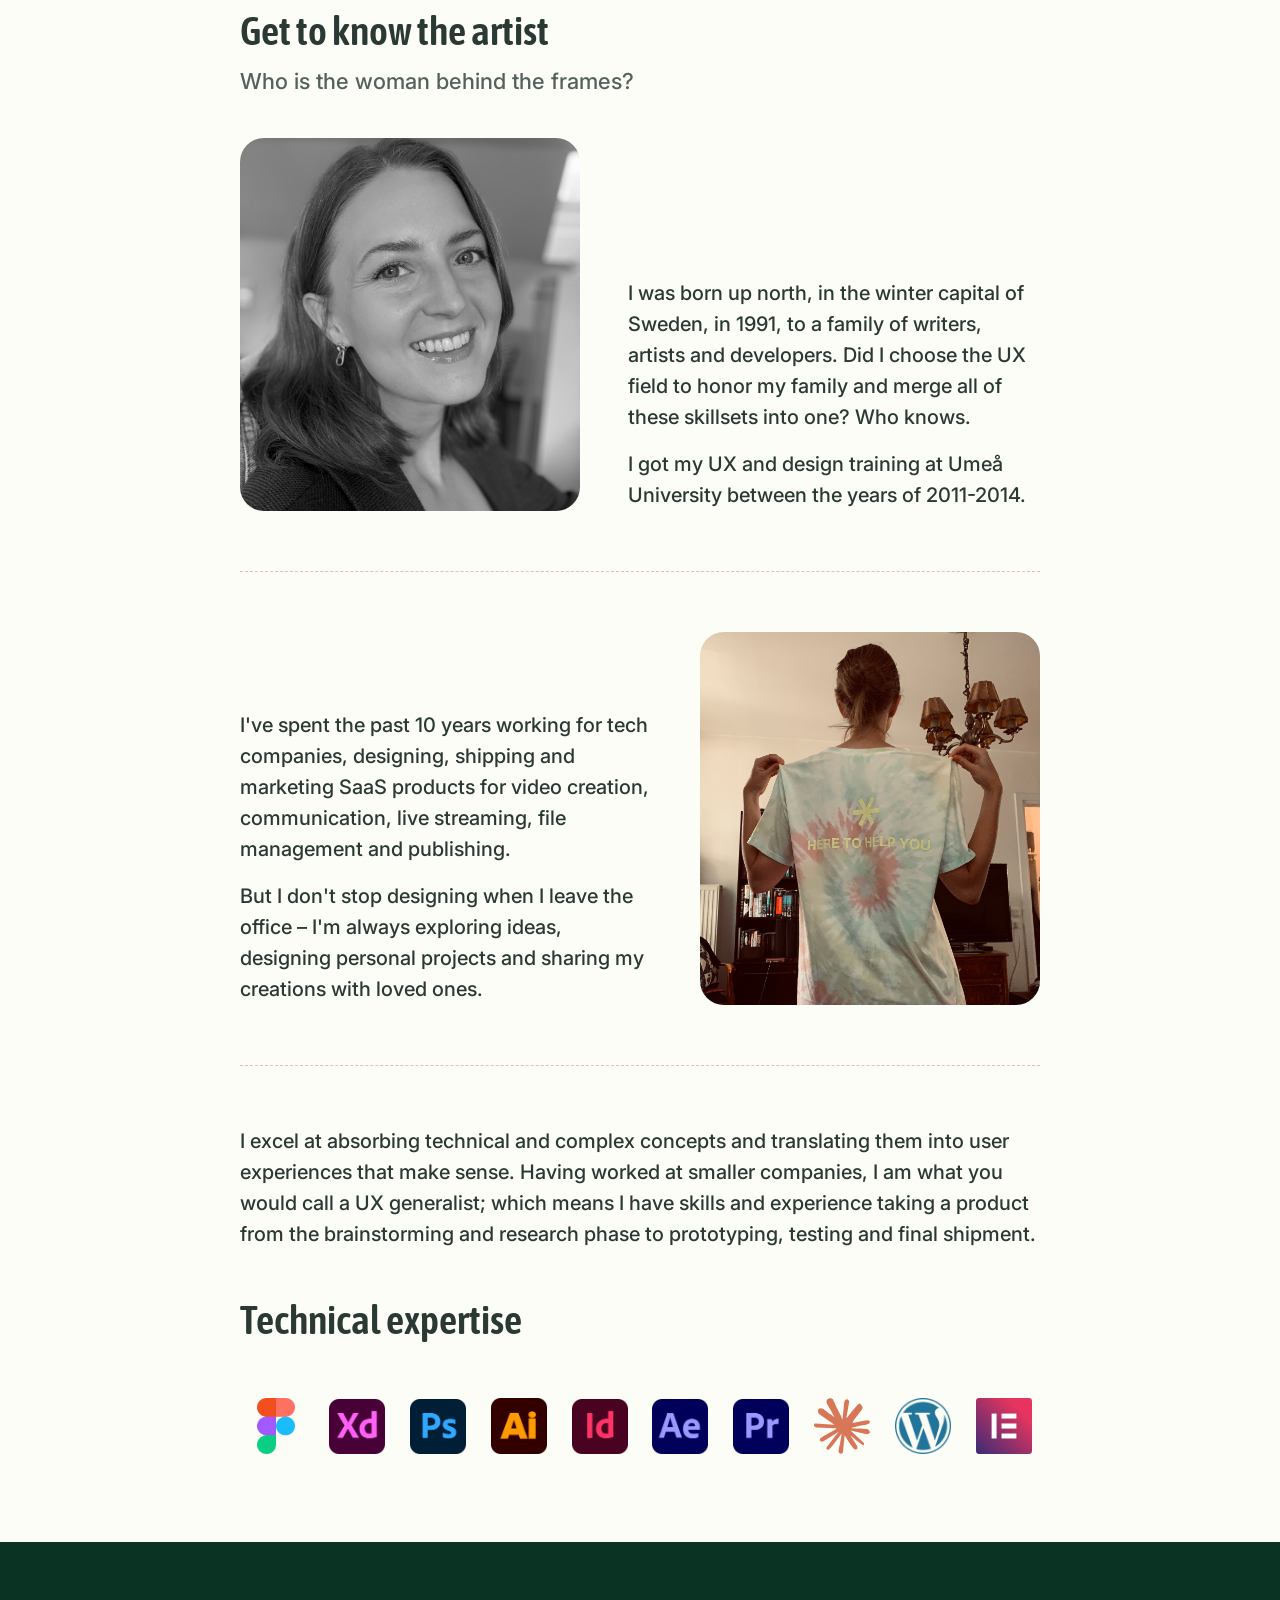
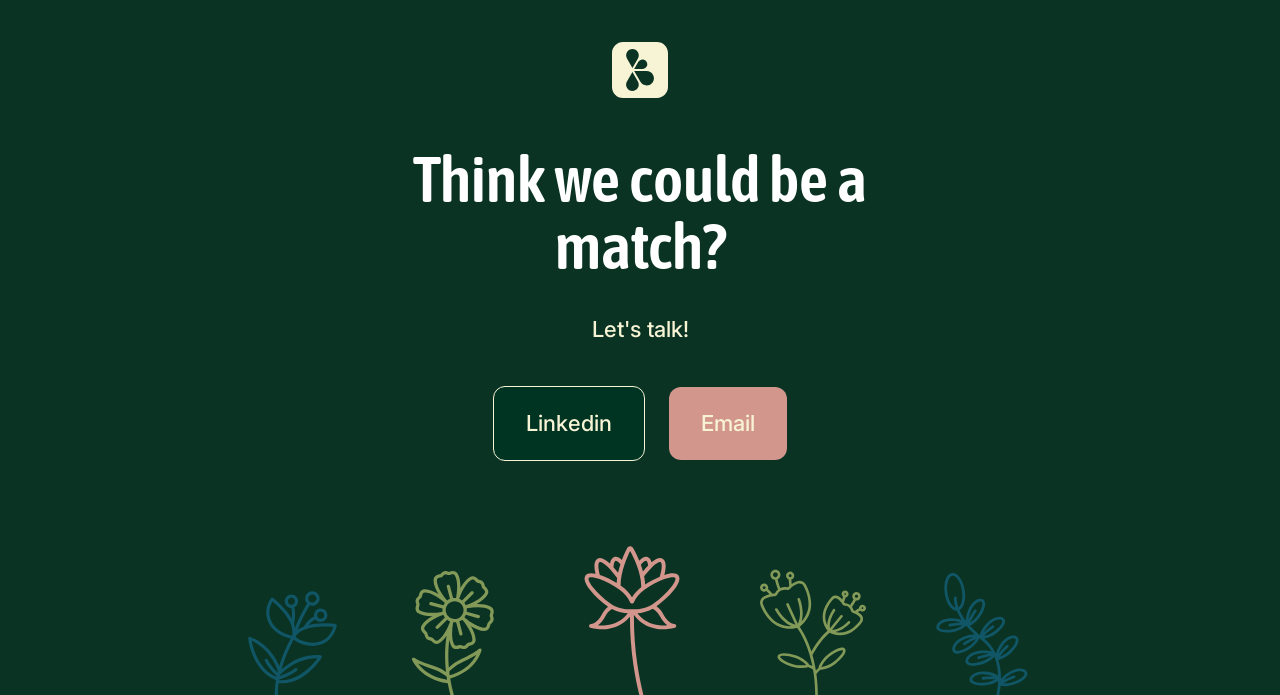
==== commit d502cf2f: "Fixes" ====
--- a/index.html
+++ b/index.html
@@ -16,7 +16,7 @@
   <meta name="twitter:card" content="summary_large_image">
   <link rel="apple-touch-icon" href="apple-touch-icon.png">
   <link rel="icon" type="image/png" href="k_favicon.png">
-  <link rel="stylesheet" href="style.css?v=14">
+  <link rel="stylesheet" href="style.css?v=16">
 </head>
 <body>
 
@@ -77,6 +77,58 @@
 
       <div class="work-grid">
 
+        <a class="project-card" href="work/interactive-editor.html">
+          <div class="project-thumb">
+            <img src="Images/Interact images/interact_thumb.webp" alt="Interactive video editor project">
+          </div>
+          <div class="project-info">
+            <div class="project-meta">
+              <span class="project-date">2023</span>
+              <span class="project-title">Interact: making interactive video feel familiar</span>
+            </div>
+            <span class="project-tags">#Figma, #Desktop, #UI, #UX</span>
+          </div>
+        </a>
+
+        <a class="project-card" href="work/bonnier.html">
+          <div class="project-thumb">
+            <img src="Images/index images/bonnier_thumbnail.webp" alt="Bonnier quarterly reports project">
+          </div>
+          <div class="project-info">
+            <div class="project-meta">
+              <span class="project-date">2026</span>
+              <span class="project-title">Di Investor Relations: Service design for the Nordic&#8217;s biggest news publication</span>
+            </div>
+            <span class="project-tags">#Figma, #UI, #UX</span>
+          </div>
+        </a>
+
+        <a class="project-card" href="work/waffle.html">
+          <div class="project-thumb">
+            <img src="Images/Waffle images/Waffle thumb.png" alt="Waffle app">
+          </div>
+          <div class="project-info">
+            <div class="project-meta">
+              <span class="project-date">2021</span>
+              <span class="project-title">Waffle: professional video editors in your pocket</span>
+            </div>
+            <span class="project-tags">#Figma, #App, #Desktop, #UI, #UX</span>
+          </div>
+        </a>
+
+        <a class="project-card" href="work/qbrick-design-system.html">
+          <div class="project-thumb">
+            <img src="Images/index images/design-library_thumbnail.webp" alt="Qbrick design system project">
+          </div>
+          <div class="project-info">
+            <div class="project-meta">
+              <span class="project-date">2025</span>
+              <span class="project-title">How I built a design system for a complex SaaS video platform</span>
+            </div>
+            <span class="project-tags">#Figma, #UI, #UX</span>
+          </div>
+        </a>
+
         <a class="project-card" href="work/kaiswise.html">
           <div class="project-thumb">
             <img src="Images/Kaiswise images/kaiswise_hero_image.webp" alt="Kaiswise cost-splitting app">
@@ -87,58 +139,6 @@
               <span class="project-title">&#8220;Kaiswise&#8221; &#8212; a cost-splitting app for two</span>
             </div>
             <span class="project-tags">#Figma, #Claude, #UI, #UX</span>
-          </div>
-        </a>
-
-        <a class="project-card" href="work/bonnier.html">
-          <div class="project-thumb">
-            <img src="Images/index images/bonnier_thumbnail.webp" alt="Bonnier quarterly reports project">
-          </div>
-          <div class="project-info">
-            <div class="project-meta">
-              <span class="project-date">2026</span>
-              <span class="project-title">Designing a quarterly reports video pipeline for Sweden's biggest business publication</span>
-            </div>
-            <span class="project-tags">#Figma, #UI, #UX</span>
-          </div>
-        </a>
-
-        <a class="project-card" href="work/quick-edit.html">
-          <div class="project-thumb">
-            <img src="Images/index images/quick_edit_thumbnail.webp" alt="Quick Edit video editor project">
-          </div>
-          <div class="project-info">
-            <div class="project-meta">
-              <span class="project-date">2026</span>
-              <span class="project-title">Designing Quick Edit: a simple, embeddable video editor</span>
-            </div>
-            <span class="project-tags">#Figma, #UI, #UX</span>
-          </div>
-        </a>
-
-        <a class="project-card" href="work/qbrick-design-system.html">
-          <div class="project-thumb">
-            <img src="Images/index images/design-library_thumbnail.webp" alt="Qbrick design system project">
-          </div>
-          <div class="project-info">
-            <div class="project-meta">
-              <span class="project-date">2025</span>
-              <span class="project-title">How I built a design system for a complex SaaS video platform</span>
-            </div>
-            <span class="project-tags">#Figma, #UI, #UX</span>
-          </div>
-        </a>
-
-        <a class="project-card" href="work/interactive-editor.html">
-          <div class="project-thumb">
-            <img src="Images/Interact images/interact_thumb.webp" alt="Interactive video editor project">
-          </div>
-          <div class="project-info">
-            <div class="project-meta">
-              <span class="project-date">2021</span>
-              <span class="project-title">Designing an interactive video editor for non-experts</span>
-            </div>
-            <span class="project-tags">#Figma, #UI, #UX</span>
           </div>
         </a>
 
--- a/style.css
+++ b/style.css
@@ -687,6 +687,22 @@
   display: block;
 }
 
+/* Stacked hero variant (new case layout) */
+.case-hero-stack-wrap {
+  max-width: 1100px;
+  margin: 0 auto;
+  display: flex;
+  flex-direction: column;
+  align-items: center;
+  gap: 48px;
+}
+
+.case-hero-stack-wrap .case-img-full {
+  margin-top: 0;
+  border-radius: 12px;
+  box-shadow: 0 4px 24px rgba(0,0,0,0.25);
+}
+
 /* ============================================================
    CASE STUDY: METADATA BAR
    ============================================================ */
@@ -740,12 +756,12 @@
 }
 
 .tab-group {
-  max-width: 800px;
+  max-width: 1100px;
   margin: 0 auto;
   display: flex;
   gap: 8px;
   justify-content: center;
-  flex-wrap: wrap;
+  flex-wrap: nowrap;
 }
 
 .tab-group a {
@@ -1017,6 +1033,411 @@
 }
 
 /* ============================================================
+   CASE STUDY: NEW WIDE LAYOUT (1100px / 800px system)
+   ============================================================ */
+
+.case-section-wide {
+  max-width: 1100px;
+  margin: 0 auto;
+  padding: 80px 24px 0;
+}
+
+.case-text {
+  max-width: 800px;
+  margin: 0 auto;
+}
+
+.case-img-full {
+  width: 100%;
+  border-radius: 12px;
+  display: block;
+  margin-top: 40px;
+  box-shadow: 0 2px 8px rgba(0,0,0,0.10);
+}
+
+.case-img-narrow {
+  max-width: 360px;
+  margin-left: auto;
+  margin-right: auto;
+}
+
+.case-img-caption {
+  max-width: 800px;
+  margin: 12px auto 0;
+  font-family: 'Inter', sans-serif;
+  font-weight: 400;
+  font-size: 15px;
+  color: var(--caption);
+  line-height: 1.4;
+  text-align: center;
+}
+
+.case-descriptor {
+  font-family: 'Inter', sans-serif;
+  font-weight: 700;
+  font-size: 12px;
+  letter-spacing: 0.12em;
+  text-transform: uppercase;
+  color: var(--salmon);
+  margin-bottom: 16px;
+}
+
+.case-h3 {
+  font-family: 'Asap Condensed', sans-serif;
+  font-weight: 600;
+  font-size: 28px;
+  color: var(--dark-green);
+  line-height: 1.2;
+  margin-bottom: 20px;
+}
+
+/* Open decision blocks (new — no border card) */
+.decision-open + .decision-open {
+  margin-top: 64px;
+  padding-top: 64px;
+  border-top: 1px dashed var(--salmon);
+}
+
+.example-label {
+  font-family: 'Inter', sans-serif;
+  font-weight: 700;
+  font-size: 12px;
+  letter-spacing: 0.12em;
+  text-transform: uppercase;
+  color: var(--salmon);
+  margin-top: 32px;
+  margin-bottom: 10px;
+}
+
+.decision-solution-title {
+  font-family: 'Asap Condensed', sans-serif;
+  font-weight: 600;
+  font-size: 26px;
+  color: var(--dark-green);
+  line-height: 1.2;
+  margin-bottom: 16px;
+}
+
+/* Comparison table */
+.compare-table {
+  width: 100%;
+  border-collapse: collapse;
+  margin-top: 32px;
+}
+
+.compare-table th {
+  font-family: 'Inter', sans-serif;
+  font-weight: 700;
+  font-size: 13px;
+  text-transform: uppercase;
+  letter-spacing: 0.08em;
+  color: var(--heading);
+  text-align: left;
+  padding: 12px 16px;
+  border-bottom: 2px solid var(--salmon);
+}
+
+.compare-table td {
+  font-family: 'Inter', sans-serif;
+  font-weight: 400;
+  font-size: 17px;
+  color: var(--body);
+  padding: 14px 16px;
+  border-bottom: 1px solid rgba(211, 150, 140, 0.35);
+  vertical-align: top;
+  line-height: 1.45;
+}
+
+.compare-table tr:last-child td {
+  border-bottom: none;
+}
+
+/* Pull quote */
+.pull-quote {
+  border-left: 3px solid var(--salmon);
+  padding: 8px 0 8px 24px;
+  margin-top: 48px;
+}
+
+.pull-quote-text {
+  font-family: 'Asap Condensed', sans-serif;
+  font-weight: 600;
+  font-size: 26px;
+  color: var(--dark-green);
+  line-height: 1.35;
+  margin-bottom: 14px;
+}
+
+.pull-quote-attr {
+  font-family: 'Inter', sans-serif;
+  font-weight: 400;
+  font-size: 15px;
+  color: var(--caption);
+  line-height: 1.5;
+}
+
+/* Badge image overlay */
+.badge-image-wrap {
+  position: relative;
+  margin-top: 40px;
+  line-height: 0;
+}
+
+.badge-image-wrap .case-img-full {
+  margin-top: 0;
+}
+
+.img-badge {
+  position: absolute;
+  width: 34px;
+  height: 34px;
+  border-radius: 50%;
+  background: var(--salmon);
+  color: var(--white);
+  border: 2.5px solid var(--white);
+  cursor: pointer;
+  font-family: 'Inter', sans-serif;
+  font-weight: 700;
+  font-size: 14px;
+  display: flex;
+  align-items: center;
+  justify-content: center;
+  transform: translate(-50%, -50%);
+  z-index: 10;
+  box-shadow: 0 2px 8px rgba(0,0,0,0.25);
+  transition: transform 0.15s ease, box-shadow 0.15s ease;
+}
+
+.img-badge:hover {
+  transform: translate(-50%, -50%) scale(1.15);
+  box-shadow: 0 4px 14px rgba(0,0,0,0.3);
+}
+
+.img-badge.active {
+  background: var(--dark-green);
+}
+
+.badge-tooltip {
+  position: absolute;
+  background: var(--white);
+  border-radius: 10px;
+  padding: 14px 36px 14px 16px;
+  box-shadow: 0 4px 20px rgba(0,0,0,0.15);
+  width: 260px;
+  z-index: 20;
+  display: none;
+  line-height: 1;
+}
+
+.badge-tooltip.visible {
+  display: block;
+}
+
+.badge-tooltip p {
+  font-family: 'Inter', sans-serif;
+  font-weight: 400;
+  font-size: 15px;
+  color: var(--body);
+  line-height: 1.5;
+  margin: 0;
+}
+
+.badge-tooltip-close {
+  position: absolute;
+  top: 8px;
+  right: 10px;
+  background: none;
+  border: none;
+  cursor: pointer;
+  font-size: 18px;
+  color: var(--caption);
+  line-height: 1;
+  padding: 2px 4px;
+  font-family: 'Inter', sans-serif;
+}
+
+.badge-tooltip-close:hover {
+  color: var(--dark-green);
+}
+
+/* Impact blocks */
+.impact-blocks {
+  display: flex;
+  flex-direction: column;
+  margin-top: 32px;
+}
+
+.impact-block {
+  padding: 24px 0;
+}
+
+.impact-lead {
+  font-family: 'Asap Condensed', sans-serif;
+  font-weight: 600;
+  font-size: 26px;
+  color: var(--dark-green);
+  line-height: 1.2;
+  margin-bottom: 6px;
+}
+
+.impact-text {
+  font-family: 'Inter', sans-serif;
+  font-weight: 400;
+  font-size: 17px;
+  color: var(--body);
+  line-height: 1.55;
+}
+
+.impact-text a {
+  color: var(--dark-green);
+  text-decoration: underline;
+  text-underline-offset: 3px;
+}
+
+/* ============================================================
+   CASE STUDY: SERVICE FLOW (numbered steps)
+   ============================================================ */
+
+.service-flow {
+  margin-top: 32px;
+}
+.service-flow-item {
+  display: flex;
+  align-items: center;
+  gap: 16px;
+  padding: 16px 0;
+  border-bottom: 1px dashed var(--salmon);
+}
+.service-flow-item:first-child { border-top: 1px dashed var(--salmon); }
+.service-flow-num {
+  width: 32px;
+  height: 32px;
+  border-radius: 50%;
+  background: var(--salmon);
+  color: var(--white);
+  display: flex;
+  align-items: center;
+  justify-content: center;
+  font-family: 'Inter', sans-serif;
+  font-weight: 700;
+  font-size: 14px;
+  flex-shrink: 0;
+}
+.service-flow-text {
+  font-family: 'Inter', sans-serif;
+  font-size: 17px;
+  color: var(--body);
+  line-height: 1.45;
+}
+
+/* ============================================================
+   CASE STUDY: IMAGE PAIR (two side-by-side desktop images)
+   ============================================================ */
+
+.img-pair {
+  display: flex;
+  gap: 40px;
+  justify-content: center;
+  align-items: flex-start;
+  margin-top: 40px;
+}
+.img-pair-item {
+  display: flex;
+  flex-direction: column;
+  align-items: center;
+}
+.img-pair-item img {
+  max-width: 330px;
+  width: 100%;
+  border-radius: 8px;
+  box-shadow: 0 2px 8px rgba(0,0,0,0.10);
+}
+.img-pair-item .case-img-caption {
+  margin-top: 10px;
+}
+
+/* ============================================================
+   CASE STUDY: FLOW DIAGRAM
+   ============================================================ */
+
+.flow-diagram {
+  display: flex;
+  align-items: center;
+  gap: 0;
+  margin-top: 40px;
+  flex-wrap: nowrap;
+}
+
+.flow-box {
+  flex: 1;
+  border: 2px solid var(--dark-green);
+  border-radius: 12px;
+  padding: 20px 16px;
+  text-align: center;
+  font-family: 'Inter', sans-serif;
+  font-weight: 600;
+  font-size: 17px;
+  color: var(--dark-green);
+  line-height: 1.3;
+  background: var(--bg);
+}
+
+.flow-arrow {
+  flex-shrink: 0;
+  width: 48px;
+  text-align: center;
+  font-size: 22px;
+  color: var(--dark-green);
+  line-height: 1;
+}
+
+.flow-snake .flow-diagram {
+  margin-top: 0;
+}
+
+.flow-snake-connector {
+  position: relative;
+  height: 32px;
+  margin-bottom: 28px;
+  border-right: 2px solid var(--dark-green);
+  border-bottom: 2px solid var(--dark-green);
+  border-bottom-right-radius: 12px;
+}
+
+.flow-snake-connector::after {
+  content: '↓';
+  position: absolute;
+  left: -0.5em;
+  bottom: -1.6em;
+  color: var(--dark-green);
+  font-size: 22px;
+  line-height: 1;
+}
+
+/* ============================================================
+   CASE STUDY: PHONE IMAGE PAIR / ROW (horizontal scroll on mobile)
+   ============================================================ */
+
+.phone-pair {
+  display: flex;
+  gap: 24px;
+  justify-content: center;
+  margin-top: 40px;
+  overflow-x: auto;
+  -webkit-overflow-scrolling: touch;
+  scroll-snap-type: x mandatory;
+  scrollbar-width: none;
+  -ms-overflow-style: none;
+}
+.phone-pair::-webkit-scrollbar { display: none; }
+.phone-pair img {
+  flex-shrink: 0;
+  height: 460px;
+  width: auto;
+  scroll-snap-align: start;
+}
+
+/* ============================================================
    CASE STUDY: FOOTER (next case CTA)
    ============================================================ */
 
@@ -1426,3 +1847,108 @@
     font-size: 30px;
   }
 }
+
+/* ============================================================
+   RESPONSIVE — NEW WIDE LAYOUT
+   ============================================================ */
+
+@media (max-width: 900px) {
+  .case-section-wide {
+    padding: 60px 20px 0;
+  }
+
+  .decision-open + .decision-open {
+    margin-top: 48px;
+    padding-top: 48px;
+  }
+
+  .compare-table th,
+  .compare-table td {
+    font-size: 15px;
+    padding: 10px 12px;
+  }
+
+  .case-h3 {
+    font-size: 24px;
+  }
+
+  .decision-solution-title {
+    font-size: 22px;
+  }
+
+  .pull-quote-text {
+    font-size: 22px;
+  }
+
+  .impact-lead {
+    font-size: 22px;
+  }
+
+  .flow-diagram {
+    flex-direction: column;
+    align-items: stretch;
+  }
+
+  .flow-arrow {
+    transform: rotate(90deg);
+    width: auto;
+    text-align: center;
+  }
+
+  .flow-snake-connector {
+    height: auto;
+    margin: 0;
+    border: none;
+    background: transparent;
+    display: flex;
+    align-items: center;
+    justify-content: center;
+  }
+  .flow-snake-connector::after {
+    position: static;
+    display: block;
+    line-height: 2;
+  }
+}
+
+@media (max-width: 700px) {
+  .badge-tooltip {
+    width: 200px;
+    font-size: 14px;
+  }
+
+  .img-badge {
+    width: 28px;
+    height: 28px;
+    font-size: 12px;
+  }
+
+  .compare-table th {
+    font-size: 12px;
+  }
+
+  .compare-table td {
+    font-size: 14px;
+    padding: 10px 8px;
+  }
+
+  .phone-pair {
+    justify-content: flex-start;
+    padding: 0 0 0 24px;
+  }
+
+  .phone-pair img {
+    height: auto;
+    width: 75vw;
+  }
+
+  .img-pair {
+    flex-direction: column;
+    align-items: center;
+    gap: 24px;
+  }
+
+  .img-pair-item img {
+    max-width: 100%;
+  }
+}
